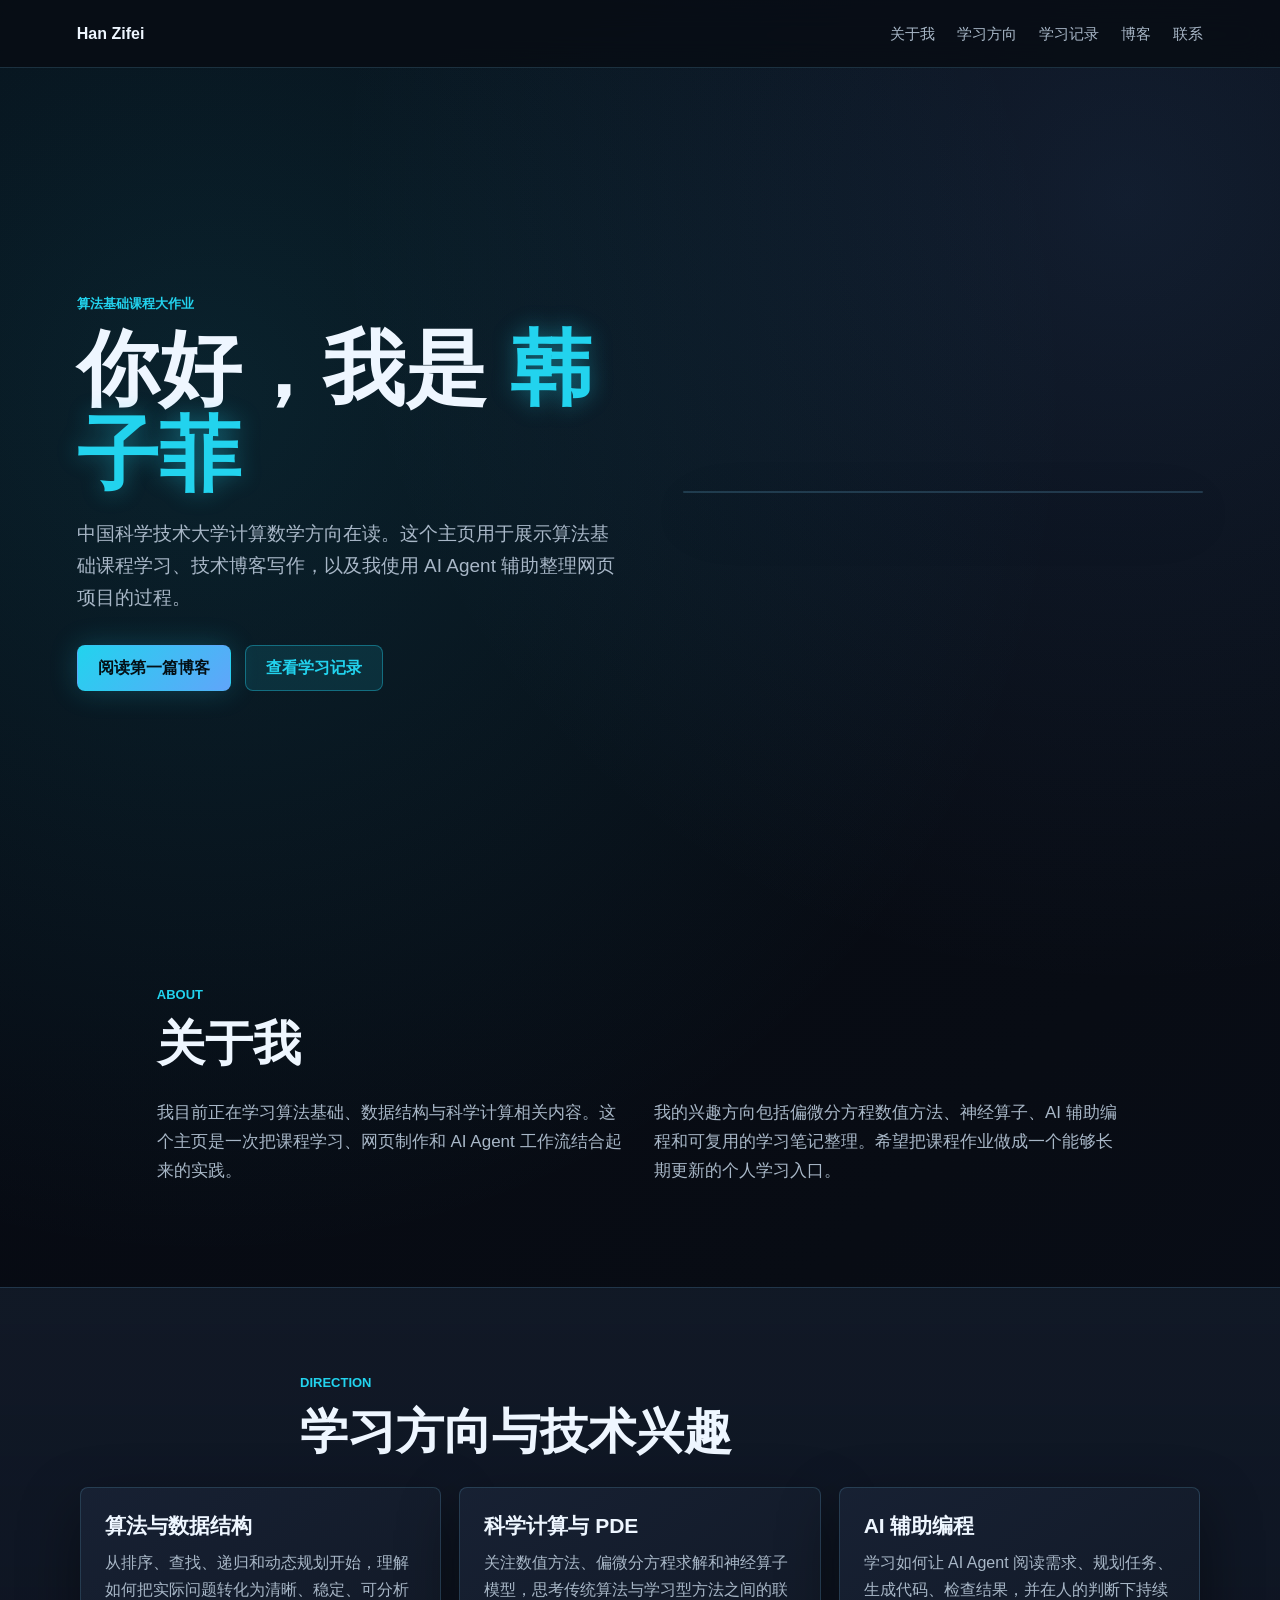
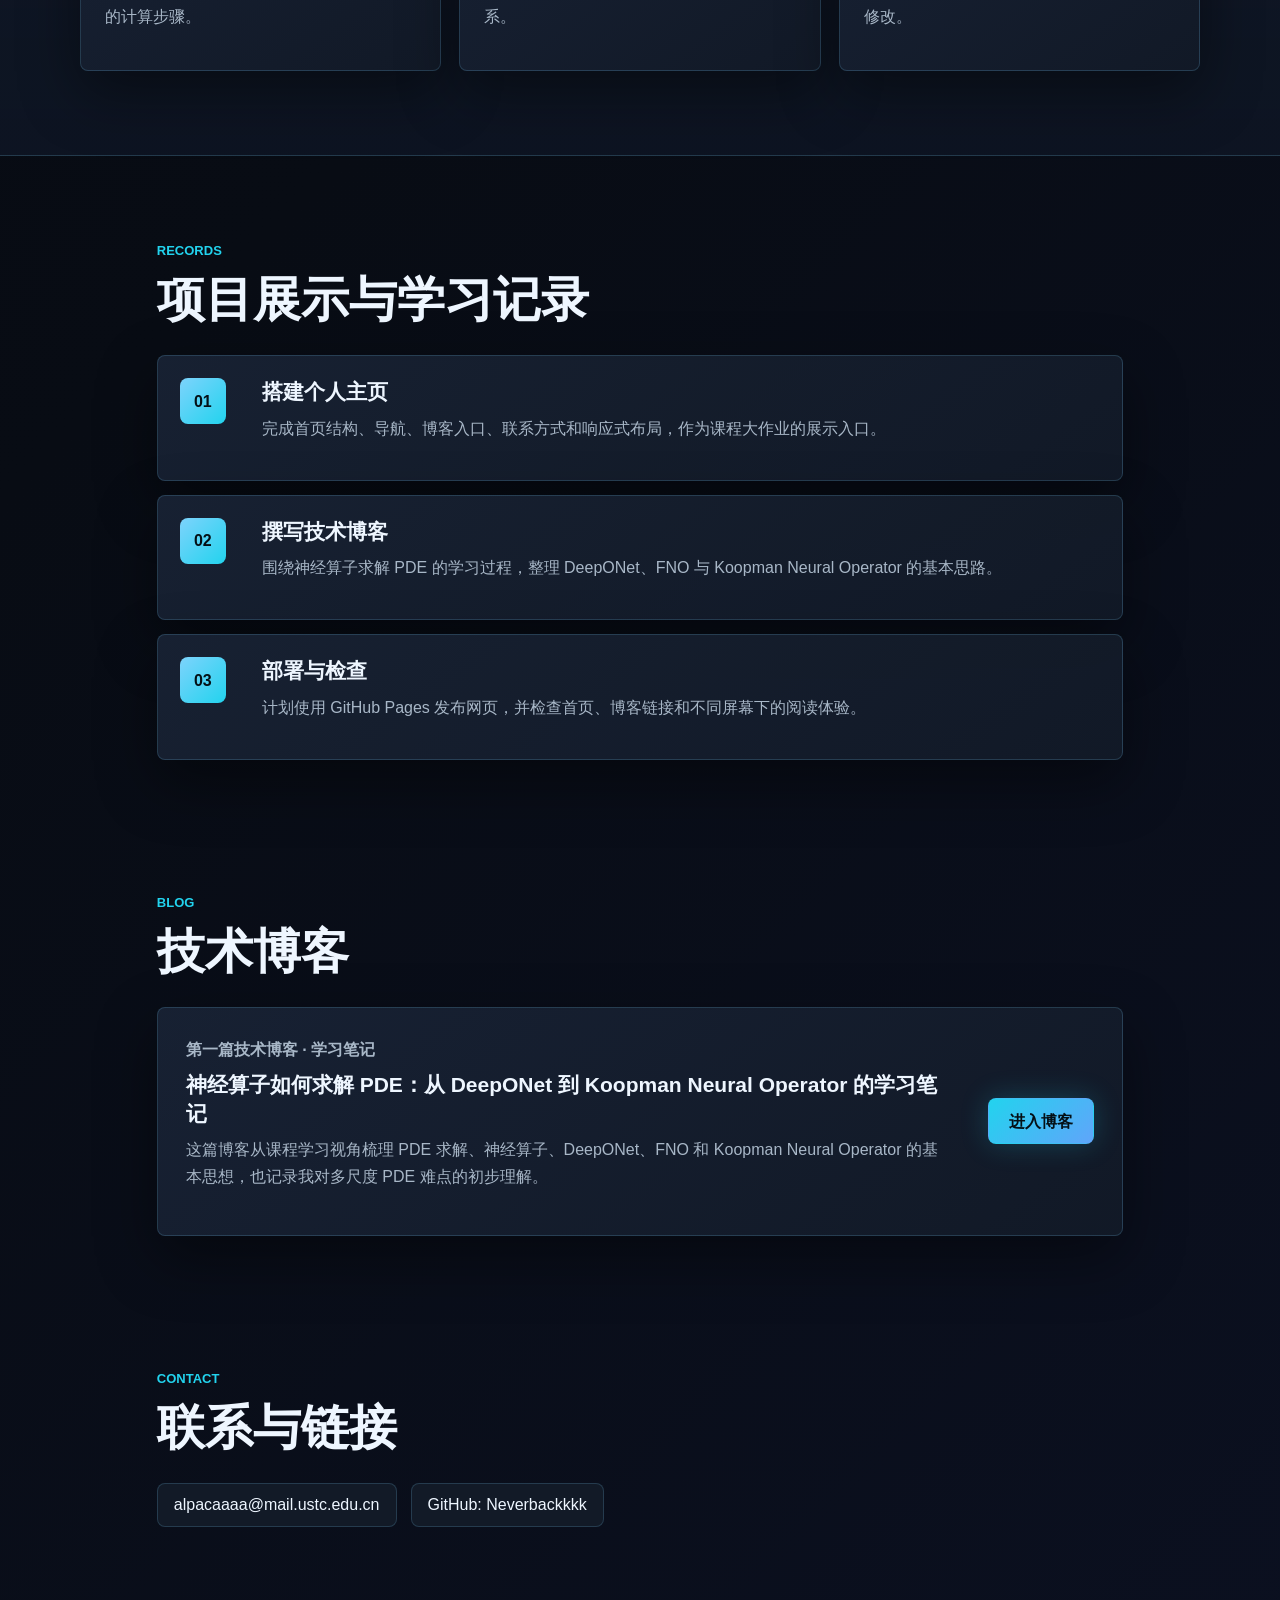
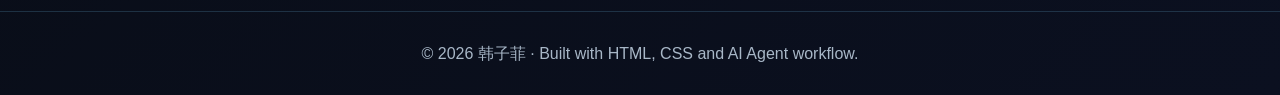
==== index.html @ 3d99294b "Update first blog learning note" ====
<!DOCTYPE html>
<html lang="zh-CN">
<head>
  <meta charset="UTF-8">
  <meta name="viewport" content="width=device-width, initial-scale=1.0">
  <title>韩子菲 | 个人主页</title>
  <meta name="description" content="韩子菲的算法基础课程大作业主页，记录课程学习、技术博客与 AI Agent 辅助开发过程。">
  <meta http-equiv="Cache-Control" content="no-cache, no-store, must-revalidate">
  <meta http-equiv="Pragma" content="no-cache">
  <meta http-equiv="Expires" content="0">
  <link rel="stylesheet" href="style.css?v=20260512-cool-light-2">
</head>
<body>
  <header class="site-header">
    <a class="brand" href="#top" aria-label="返回首页">Han Zifei</a>
    <button class="nav-toggle" type="button" aria-label="打开导航" aria-expanded="false">
      <span></span>
      <span></span>
      <span></span>
    </button>
    <nav class="site-nav" aria-label="主导航">
      <a href="#about">关于我</a>
      <a href="#learning">学习方向</a>
      <a href="#projects">学习记录</a>
      <a href="#blog">博客</a>
      <a href="#contact">联系</a>
    </nav>
  </header>

  <main id="top">
    <section class="hero">
      <div class="hero-copy">
        <p class="eyebrow">算法基础课程大作业</p>
        <h1>你好，我是 <span>韩子菲</span></h1>
        <p class="hero-text">
          中国科学技术大学计算数学方向在读。这个主页用于展示算法基础课程学习、技术博客写作，以及我使用 AI Agent 辅助整理网页项目的过程。
        </p>
        <div class="hero-actions">
          <a class="button primary" href="#blog">阅读第一篇博客</a>
          <a class="button secondary" href="#projects">查看学习记录</a>
        </div>
      </div>
      <figure class="hero-media" aria-label="蓝灰色几何图形组合">
        <div class="geometry-board" aria-hidden="true">
          <span class="geo-plane"></span>
          <span class="geo-axis axis-x"></span>
          <span class="geo-axis axis-y"></span>
          <span class="geo-curve curve-one"></span>
          <span class="geo-curve curve-two"></span>
          <span class="geo-orbit orbit-one"></span>
          <span class="geo-orbit orbit-two"></span>
          <span class="geo-node node-a"></span>
          <span class="geo-node node-b"></span>
          <span class="geo-node node-c"></span>
          <span class="geo-node node-d"></span>
          <div class="geo-card geo-card-main">
            <span></span>
            <span></span>
            <span></span>
          </div>
          <div class="geo-card geo-card-small">
            <span></span>
            <span></span>
            <span></span>
            <span></span>
          </div>
        </div>
      </figure>
    </section>

    <section id="about" class="section">
      <div class="section-heading">
        <p class="eyebrow">About</p>
        <h2>关于我</h2>
      </div>
      <div class="two-column">
        <p>
          我目前正在学习算法基础、数据结构与科学计算相关内容。这个主页是一次把课程学习、网页制作和 AI Agent 工作流结合起来的实践。
        </p>
        <p>
          我的兴趣方向包括偏微分方程数值方法、神经算子、AI 辅助编程和可复用的学习笔记整理。希望把课程作业做成一个能够长期更新的个人学习入口。
        </p>
      </div>
    </section>

    <section id="learning" class="section band">
      <div class="section-heading">
        <p class="eyebrow">Direction</p>
        <h2>学习方向与技术兴趣</h2>
      </div>
      <div class="interest-grid">
        <article class="info-card">
          <h3>算法与数据结构</h3>
          <p>从排序、查找、递归和动态规划开始，理解如何把实际问题转化为清晰、稳定、可分析的计算步骤。</p>
        </article>
        <article class="info-card">
          <h3>科学计算与 PDE</h3>
          <p>关注数值方法、偏微分方程求解和神经算子模型，思考传统算法与学习型方法之间的联系。</p>
        </article>
        <article class="info-card">
          <h3>AI 辅助编程</h3>
          <p>学习如何让 AI Agent 阅读需求、规划任务、生成代码、检查结果，并在人的判断下持续修改。</p>
        </article>
      </div>
    </section>

    <section id="projects" class="section">
      <div class="section-heading">
        <p class="eyebrow">Records</p>
        <h2>项目展示与学习记录</h2>
      </div>
      <div class="timeline">
        <article class="timeline-item">
          <span>01</span>
          <div>
            <h3>搭建个人主页</h3>
            <p>完成首页结构、导航、博客入口、联系方式和响应式布局，作为课程大作业的展示入口。</p>
          </div>
        </article>
        <article class="timeline-item">
          <span>02</span>
          <div>
            <h3>撰写技术博客</h3>
            <p>围绕神经算子求解 PDE 的学习过程，整理 DeepONet、FNO 与 Koopman Neural Operator 的基本思路。</p>
          </div>
        </article>
        <article class="timeline-item">
          <span>03</span>
          <div>
            <h3>部署与检查</h3>
            <p>计划使用 GitHub Pages 发布网页，并检查首页、博客链接和不同屏幕下的阅读体验。</p>
          </div>
        </article>
      </div>
    </section>

    <section id="blog" class="section blog-section">
      <div class="section-heading">
        <p class="eyebrow">Blog</p>
        <h2>技术博客</h2>
      </div>
      <article class="blog-card">
        <div>
          <p class="blog-meta">第一篇技术博客 · 学习笔记</p>
          <h3>神经算子如何求解 PDE：从 DeepONet 到 Koopman Neural Operator 的学习笔记</h3>
          <p>
            这篇博客从课程学习视角梳理 PDE 求解、神经算子、DeepONet、FNO 和 Koopman Neural Operator 的基本思想，也记录我对多尺度 PDE 难点的初步理解。
          </p>
        </div>
        <a class="button primary" href="blog/first-blog.html">进入博客</a>
      </article>
    </section>

    <section id="contact" class="section contact-section">
      <div class="section-heading">
        <p class="eyebrow">Contact</p>
        <h2>联系与链接</h2>
      </div>
      <div class="contact-list">
        <a href="mailto:alpacaaaa@mail.ustc.edu.cn">alpacaaaa@mail.ustc.edu.cn</a>
        <a href="https://github.com/Neverbackkkk">GitHub: Neverbackkkk</a>
      </div>
    </section>
  </main>

  <footer class="site-footer">
    <p>&copy; <span id="year"></span> 韩子菲 · Built with HTML, CSS and AI Agent workflow.</p>
  </footer>

  <script src="script.js"></script>
</body>
</html>
---- style.css ----
:root {
  --bg: #080c14;
  --bg-soft: #0d1422;
  --surface: #121a27;
  --surface-strong: #182234;
  --text: #eef6ff;
  --muted: #a8b7c7;
  --line: rgba(125, 211, 252, 0.18);
  --primary: #22d3ee;
  --primary-dark: #0891b2;
  --accent: #60a5fa;
  --mint: rgba(34, 211, 238, 0.12);
  --gold: #7dd3fc;
  --shadow: 0 22px 60px rgba(0, 0, 0, 0.42);
  --glow: 0 0 28px rgba(34, 211, 238, 0.22);
}

* {
  box-sizing: border-box;
}

html {
  scroll-behavior: smooth;
}

body {
  margin: 0;
  color: var(--text);
  background:
    radial-gradient(circle at 16% 12%, rgba(34, 211, 238, 0.12), transparent 28%),
    radial-gradient(circle at 88% 6%, rgba(96, 165, 250, 0.12), transparent 24%),
    linear-gradient(135deg, #060912 0%, var(--bg) 46%, #0b1020 100%);
  font-family: "Microsoft YaHei", "PingFang SC", Arial, sans-serif;
  line-height: 1.7;
}

a {
  color: inherit;
  transition: color 0.2s ease, border-color 0.2s ease, background 0.2s ease, transform 0.2s ease;
}

img {
  display: block;
  max-width: 100%;
}

.site-header {
  position: sticky;
  top: 0;
  z-index: 20;
  display: flex;
  align-items: center;
  justify-content: space-between;
  min-height: 68px;
  padding: 0 6vw;
  background: rgba(8, 12, 20, 0.84);
  border-bottom: 1px solid var(--line);
  backdrop-filter: blur(16px);
}

.brand {
  color: var(--text);
  font-weight: 800;
  text-decoration: none;
}

.site-nav {
  display: flex;
  align-items: center;
  gap: 22px;
  color: var(--muted);
  font-size: 15px;
}

.site-nav a {
  text-decoration: none;
}

.site-nav a:hover,
.back-link:hover {
  color: var(--primary);
}

.nav-toggle {
  display: none;
  width: 42px;
  height: 42px;
  padding: 9px;
  border: 1px solid var(--line);
  border-radius: 8px;
  background: var(--surface);
  box-shadow: var(--shadow);
}

.nav-toggle span {
  display: block;
  height: 2px;
  margin: 5px 0;
  background: var(--primary);
}

.hero {
  display: grid;
  grid-template-columns: minmax(0, 1fr) minmax(280px, 520px);
  gap: clamp(28px, 5vw, 72px);
  align-items: center;
  min-height: calc(100vh - 68px);
  padding: 64px 6vw 48px;
}

.hero-copy {
  max-width: 720px;
}

.eyebrow {
  margin: 0 0 10px;
  color: var(--primary);
  font-size: 13px;
  font-weight: 800;
  letter-spacing: 0;
  text-transform: uppercase;
}

h1,
h2,
h3,
p {
  margin-top: 0;
}

h1 {
  max-width: 760px;
  margin-bottom: 20px;
  font-size: clamp(42px, 7vw, 82px);
  line-height: 1.05;
  letter-spacing: 0;
}

h1 span {
  color: var(--primary);
  text-shadow: 0 0 22px rgba(34, 211, 238, 0.4);
}

.hero-text {
  max-width: 640px;
  color: var(--muted);
  font-size: 19px;
}

.hero-actions {
  display: flex;
  flex-wrap: wrap;
  gap: 14px;
  margin-top: 30px;
}

.button {
  display: inline-flex;
  align-items: center;
  justify-content: center;
  min-height: 46px;
  padding: 0 20px;
  border: 1px solid transparent;
  border-radius: 8px;
  font-weight: 700;
  text-decoration: none;
}

.button:hover,
.contact-list a:hover {
  transform: translateY(-2px);
}

.button.primary {
  color: #041016;
  background: linear-gradient(135deg, var(--primary), var(--accent));
  box-shadow: var(--glow);
}

.button.primary:hover {
  background: linear-gradient(135deg, #67e8f9, #93c5fd);
}

.button.secondary {
  color: var(--primary);
  background: var(--mint);
  border-color: rgba(34, 211, 238, 0.38);
}

.hero-media {
  margin: 0;
  overflow: hidden;
  border: 1px solid var(--line);
  border-radius: 8px;
  background: linear-gradient(145deg, var(--surface-strong), var(--surface));
  box-shadow: var(--shadow);
}

.hero-media img {
  width: 100%;
  aspect-ratio: 4 / 3;
  object-fit: cover;
}

.section {
  max-width: 1120px;
  margin: 0 auto;
  padding: 84px 6vw;
}

.band {
  max-width: none;
  background:
    linear-gradient(180deg, rgba(18, 26, 39, 0.76), rgba(13, 20, 34, 0.94)),
    var(--bg-soft);
  border-block: 1px solid var(--line);
}

.band > * {
  max-width: 1120px;
  margin-left: auto;
  margin-right: auto;
}

.section-heading {
  max-width: 680px;
  margin-bottom: 28px;
}

.section-heading h2,
.article-header h1 {
  margin-bottom: 12px;
  font-size: clamp(30px, 4vw, 48px);
  line-height: 1.15;
  letter-spacing: 0;
}

.two-column {
  display: grid;
  grid-template-columns: repeat(2, minmax(0, 1fr));
  gap: 28px;
  color: var(--muted);
  font-size: 17px;
}

.interest-grid {
  display: grid;
  grid-template-columns: repeat(3, minmax(0, 1fr));
  gap: 18px;
}

.info-card,
.blog-card,
.timeline-item {
  border: 1px solid var(--line);
  border-radius: 8px;
  background: linear-gradient(145deg, rgba(24, 34, 52, 0.96), rgba(18, 26, 39, 0.96));
  box-shadow: var(--shadow);
}

.info-card:hover,
.blog-card:hover,
.timeline-item:hover {
  border-color: rgba(34, 211, 238, 0.42);
  box-shadow: var(--shadow), var(--glow);
}

.info-card {
  padding: 24px;
}

.info-card h3,
.timeline-item h3,
.blog-card h3 {
  margin-bottom: 8px;
  font-size: 21px;
  line-height: 1.35;
}

.info-card p,
.timeline-item p,
.blog-card p {
  color: var(--muted);
}

.timeline {
  display: grid;
  gap: 14px;
}

.timeline-item {
  display: grid;
  grid-template-columns: 64px minmax(0, 1fr);
  gap: 18px;
  padding: 22px;
}

.timeline-item span {
  display: grid;
  place-items: center;
  width: 46px;
  height: 46px;
  color: #041016;
  border-radius: 8px;
  background: linear-gradient(135deg, var(--gold), var(--primary));
  font-weight: 800;
}

.blog-section {
  padding-top: 48px;
}

.blog-card {
  display: flex;
  align-items: center;
  justify-content: space-between;
  gap: 26px;
  padding: 28px;
}

.blog-card > div {
  max-width: 760px;
}

.blog-meta {
  margin-bottom: 8px;
  color: var(--accent);
  font-weight: 800;
}

.contact-section {
  padding-top: 48px;
}

.contact-list {
  display: flex;
  flex-wrap: wrap;
  gap: 14px;
}

.contact-list a {
  display: inline-flex;
  align-items: center;
  min-height: 44px;
  padding: 0 16px;
  border: 1px solid var(--line);
  border-radius: 8px;
  background: var(--surface);
  text-decoration: none;
}

.article-page {
  max-width: 880px;
  margin: 0 auto;
  padding: 62px 6vw 92px;
}

.back-link {
  color: var(--muted);
  font-weight: 700;
  text-decoration: none;
}

.article-header {
  margin: 32px 0 42px;
  padding-bottom: 28px;
  border-bottom: 1px solid var(--line);
}

.article-summary {
  color: var(--muted);
  font-size: 19px;
}

.article-page section {
  margin-bottom: 36px;
}

.article-page h2 {
  margin-bottom: 12px;
  font-size: 26px;
  line-height: 1.35;
}

.article-page p {
  color: var(--muted);
  font-size: 17px;
}

.article-footer {
  margin-top: 44px;
  padding: 18px 20px;
  border-left: 4px solid var(--primary);
  background: var(--surface);
  box-shadow: var(--shadow);
}

.article-footer p {
  margin: 0;
}

.site-footer {
  padding: 28px 6vw;
  color: var(--muted);
  text-align: center;
  border-top: 1px solid var(--line);
}

.site-footer p {
  margin: 0;
}

@media (max-width: 860px) {
  .site-header {
    padding: 0 20px;
  }

  .nav-toggle {
    display: block;
  }

  .site-nav {
    position: absolute;
    top: 68px;
    right: 20px;
    left: 20px;
    display: none;
    flex-direction: column;
    align-items: stretch;
    gap: 0;
    padding: 10px;
    border: 1px solid var(--line);
    border-radius: 8px;
    background: var(--surface);
    box-shadow: var(--shadow);
  }

  .site-nav.is-open {
    display: flex;
  }

  .site-nav a {
    padding: 12px 10px;
  }

  .hero {
    grid-template-columns: 1fr;
    min-height: auto;
    padding-top: 44px;
  }

  .two-column,
  .interest-grid {
    grid-template-columns: 1fr;
  }

  .blog-card {
    align-items: flex-start;
    flex-direction: column;
  }
}

@media (max-width: 560px) {
  .hero,
  .section,
  .article-page {
    padding-left: 20px;
    padding-right: 20px;
  }

  h1 {
    font-size: 40px;
  }

  .hero-actions,
  .contact-list {
    align-items: stretch;
    flex-direction: column;
  }

  .button,
  .contact-list a {
    width: 100%;
  }

  .timeline-item {
    grid-template-columns: 1fr;
  }
}

@media (max-width: 420px) {
  .site-header {
    min-height: 62px;
  }

  .site-nav {
    top: 62px;
  }

  .hero-text,
  .article-summary {
    font-size: 17px;
  }

  .info-card,
  .blog-card,
  .timeline-item {
    padding: 18px;
  }
}
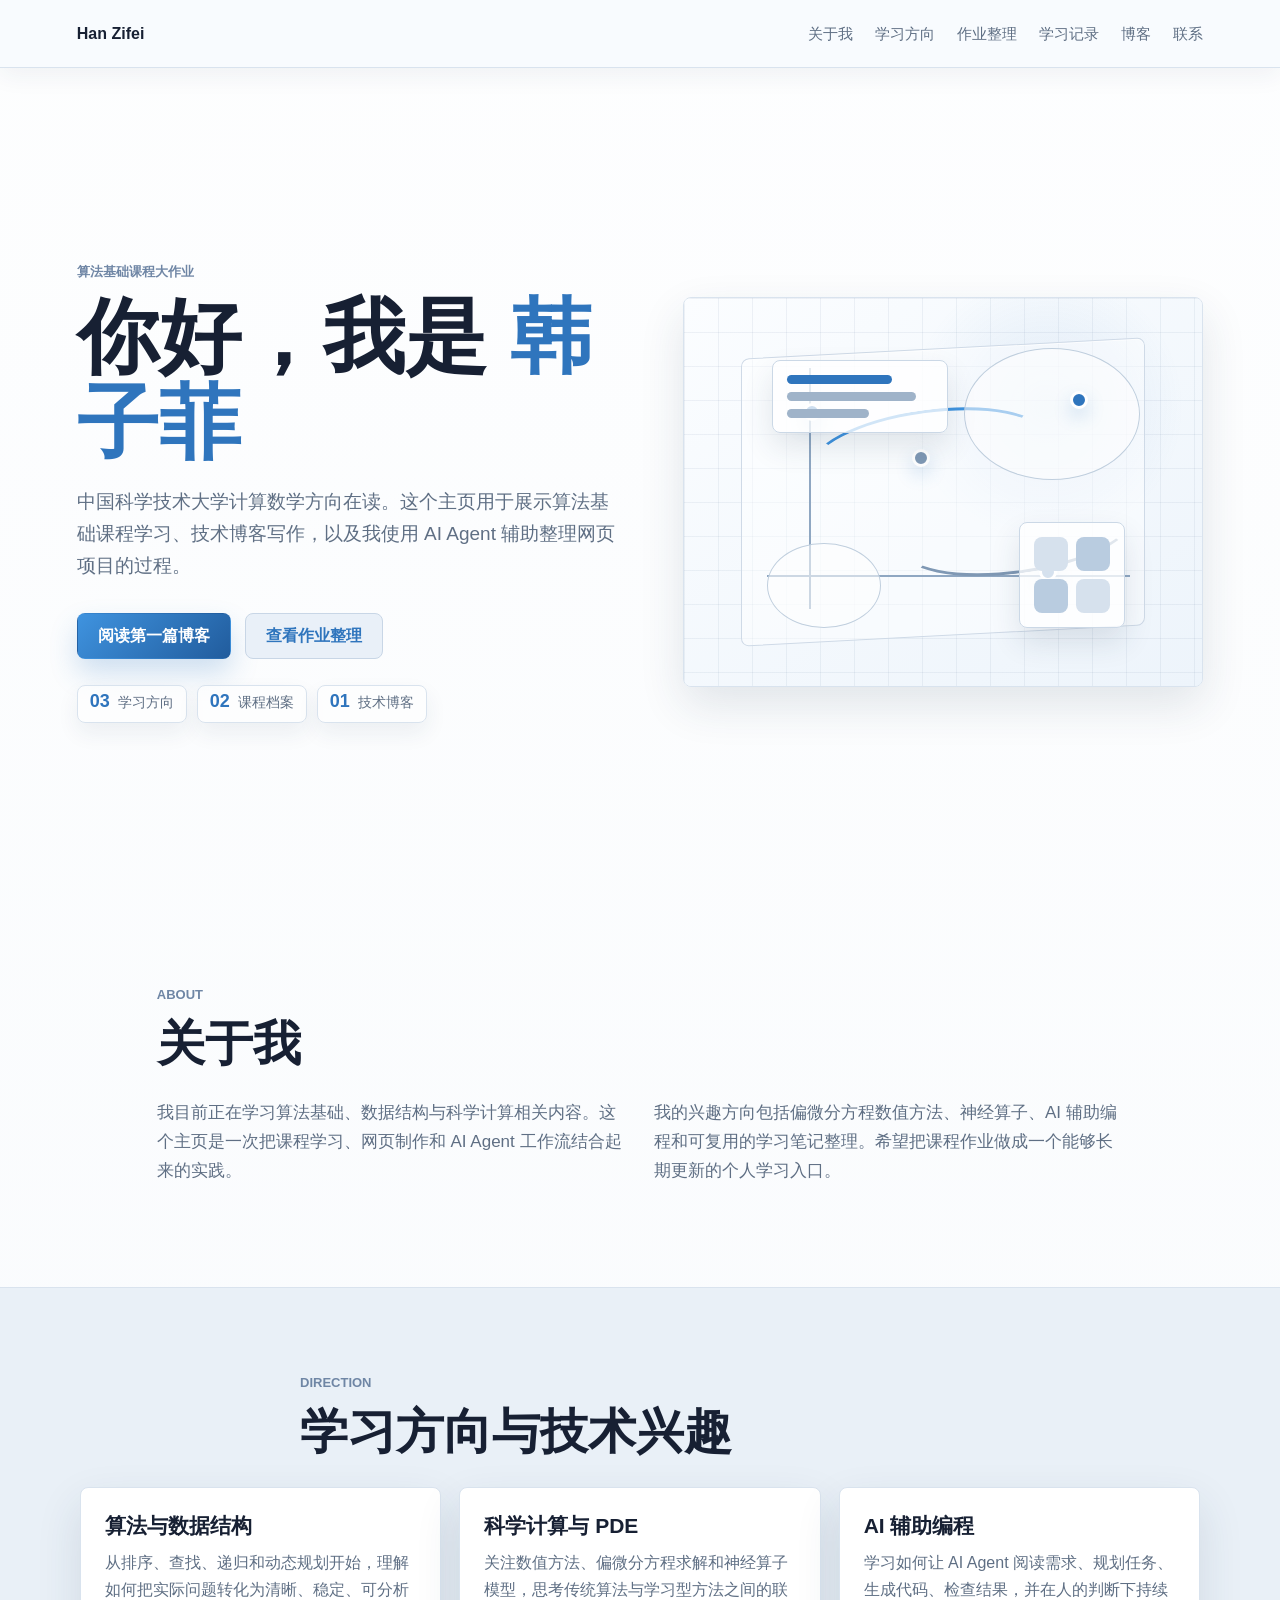
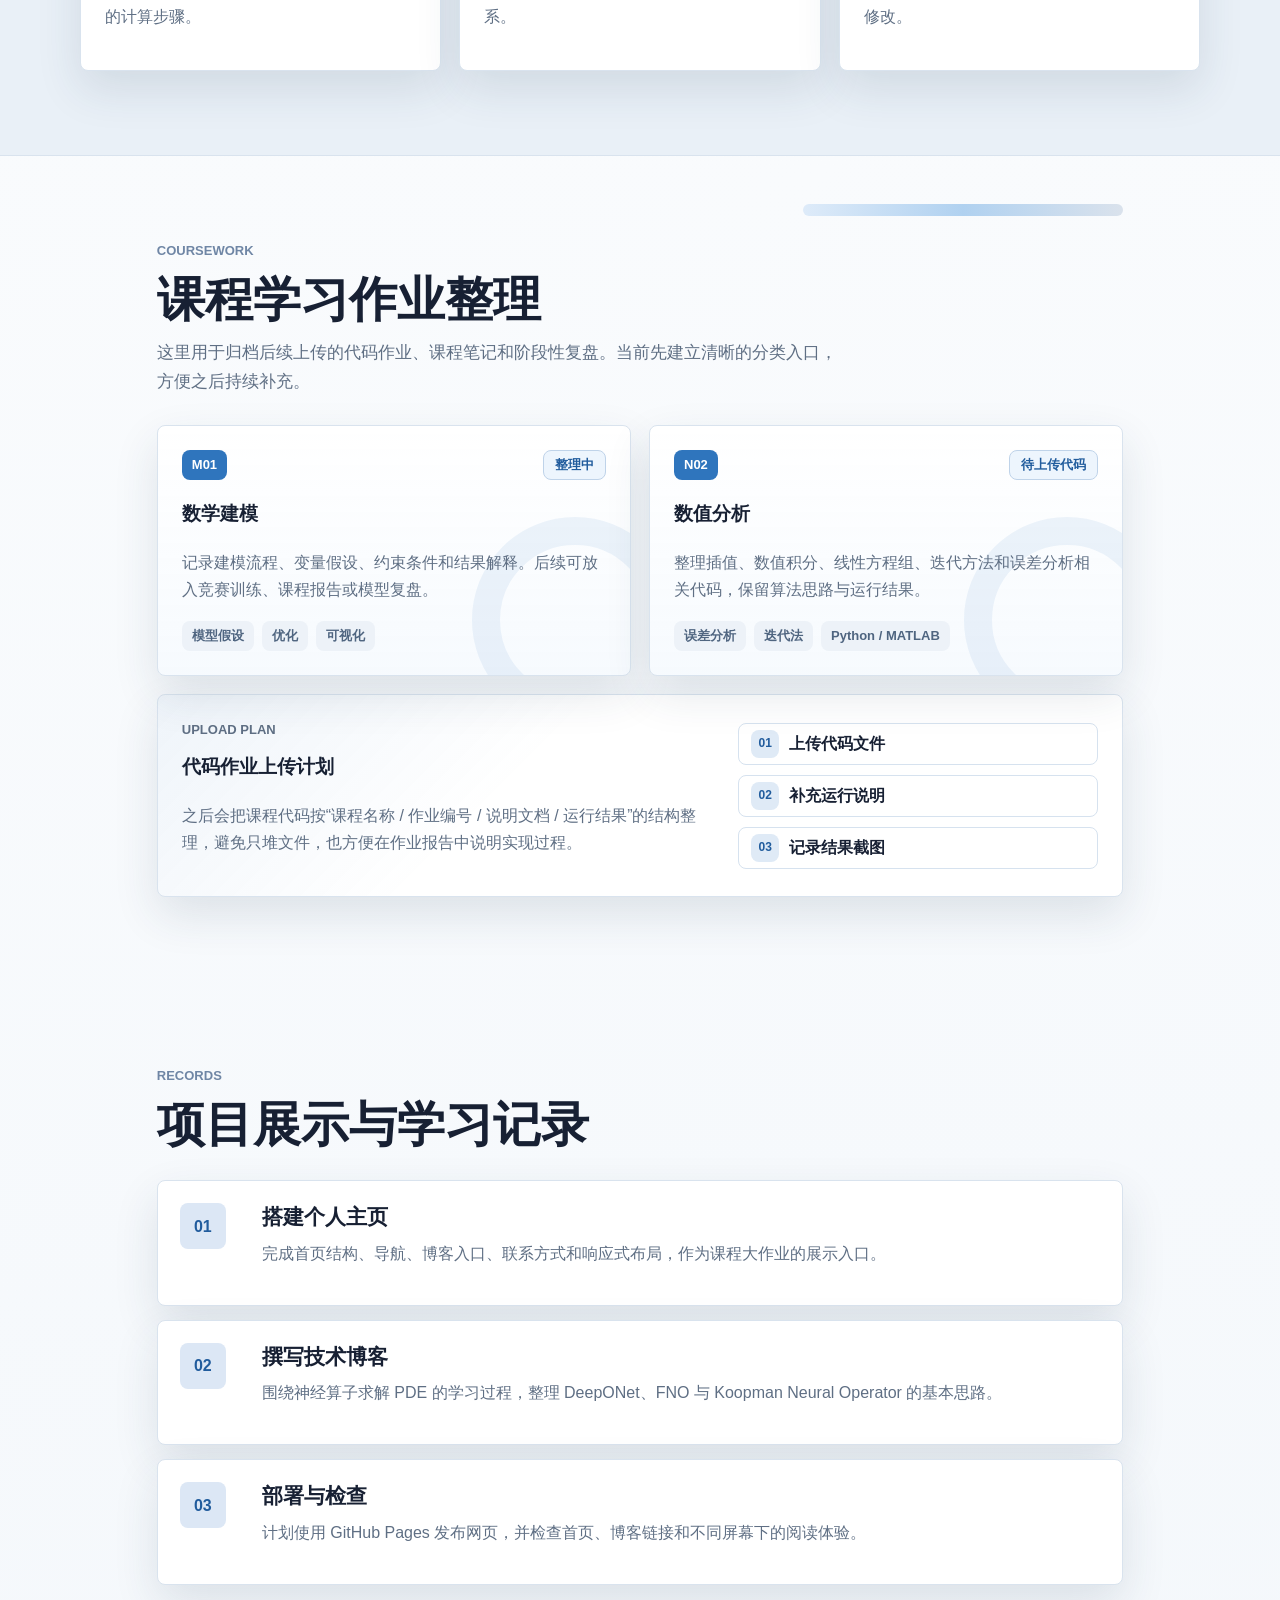
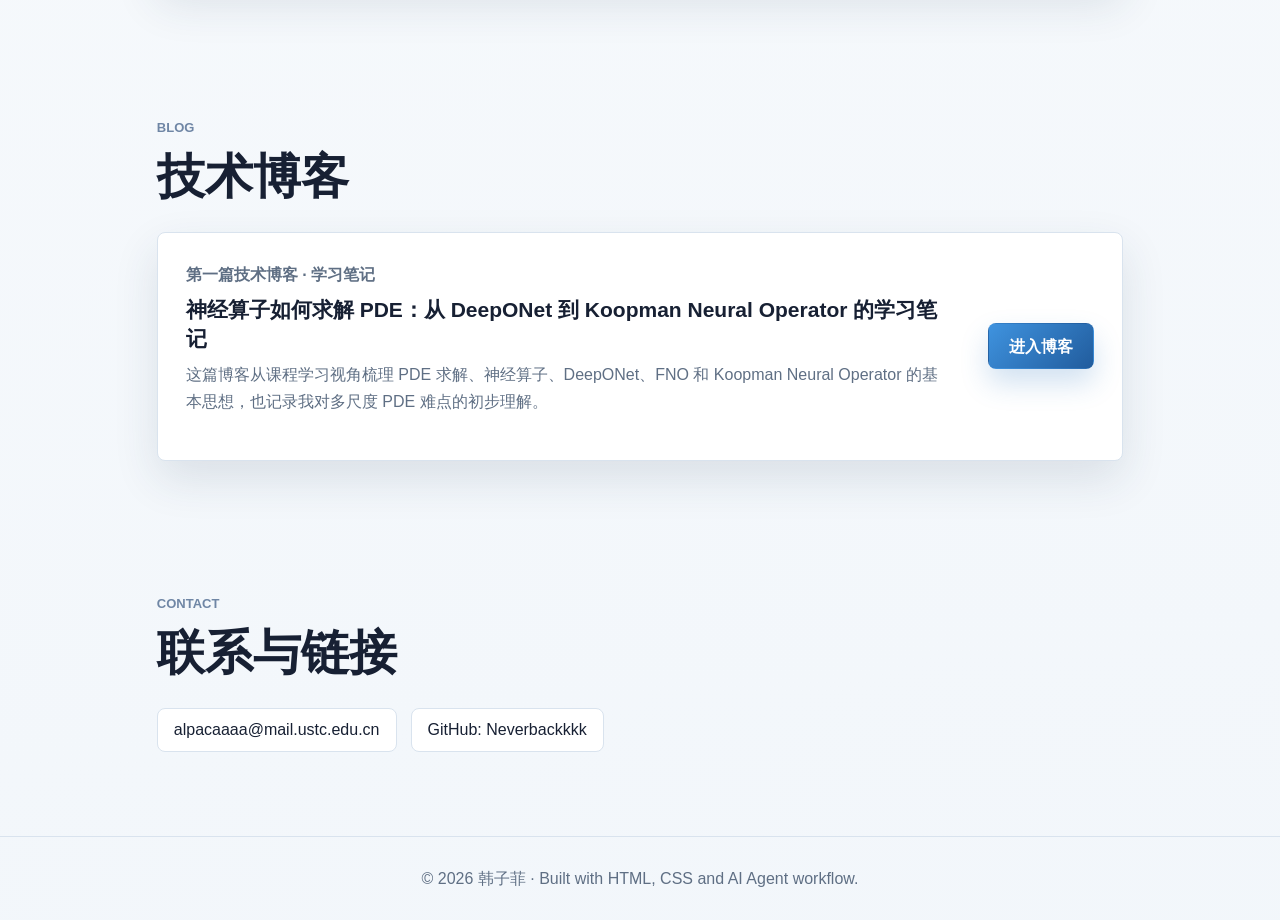
==== commit f6d613dc: "Add coursework archive section" ====
--- a/index.html
+++ b/index.html
@@ -8,7 +8,7 @@
   <meta http-equiv="Cache-Control" content="no-cache, no-store, must-revalidate">
   <meta http-equiv="Pragma" content="no-cache">
   <meta http-equiv="Expires" content="0">
-  <link rel="stylesheet" href="style.css?v=20260512-cool-light-2">
+  <link rel="stylesheet" href="style.css?v=20260512-cool-light-3">
 </head>
 <body>
   <header class="site-header">
@@ -21,6 +21,7 @@
     <nav class="site-nav" aria-label="主导航">
       <a href="#about">关于我</a>
       <a href="#learning">学习方向</a>
+      <a href="#coursework">作业整理</a>
       <a href="#projects">学习记录</a>
       <a href="#blog">博客</a>
       <a href="#contact">联系</a>
@@ -37,7 +38,12 @@
         </p>
         <div class="hero-actions">
           <a class="button primary" href="#blog">阅读第一篇博客</a>
-          <a class="button secondary" href="#projects">查看学习记录</a>
+          <a class="button secondary" href="#coursework">查看作业整理</a>
+        </div>
+        <div class="hero-metrics" aria-label="主页内容概览">
+          <span><strong>03</strong> 学习方向</span>
+          <span><strong>02</strong> 课程档案</span>
+          <span><strong>01</strong> 技术博客</span>
         </div>
       </div>
       <figure class="hero-media" aria-label="蓝灰色几何图形组合">
@@ -104,6 +110,56 @@
       </div>
     </section>
 
+    <section id="coursework" class="section coursework-section">
+      <div class="section-heading">
+        <p class="eyebrow">Coursework</p>
+        <h2>课程学习作业整理</h2>
+        <p class="section-note">
+          这里用于归档后续上传的代码作业、课程笔记和阶段性复盘。当前先建立清晰的分类入口，方便之后持续补充。
+        </p>
+      </div>
+      <div class="course-grid">
+        <article class="course-card">
+          <div class="course-card-top">
+            <span class="course-index">M01</span>
+            <span class="status-pill">整理中</span>
+          </div>
+          <h3>数学建模</h3>
+          <p>记录建模流程、变量假设、约束条件和结果解释。后续可放入竞赛训练、课程报告或模型复盘。</p>
+          <div class="course-tags">
+            <span>模型假设</span>
+            <span>优化</span>
+            <span>可视化</span>
+          </div>
+        </article>
+        <article class="course-card">
+          <div class="course-card-top">
+            <span class="course-index">N02</span>
+            <span class="status-pill">待上传代码</span>
+          </div>
+          <h3>数值分析</h3>
+          <p>整理插值、数值积分、线性方程组、迭代方法和误差分析相关代码，保留算法思路与运行结果。</p>
+          <div class="course-tags">
+            <span>误差分析</span>
+            <span>迭代法</span>
+            <span>Python / MATLAB</span>
+          </div>
+        </article>
+      </div>
+      <div class="archive-panel">
+        <div>
+          <p class="eyebrow">Upload Plan</p>
+          <h3>代码作业上传计划</h3>
+          <p>之后会把课程代码按“课程名称 / 作业编号 / 说明文档 / 运行结果”的结构整理，避免只堆文件，也方便在作业报告中说明实现过程。</p>
+        </div>
+        <ul class="archive-steps">
+          <li><span>01</span> 上传代码文件</li>
+          <li><span>02</span> 补充运行说明</li>
+          <li><span>03</span> 记录结果截图</li>
+        </ul>
+      </div>
+    </section>
+
     <section id="projects" class="section">
       <div class="section-heading">
         <p class="eyebrow">Records</p>
--- a/style.css
+++ b/style.css
@@ -1,18 +1,18 @@
 :root {
-  --bg: #080c14;
-  --bg-soft: #0d1422;
-  --surface: #121a27;
-  --surface-strong: #182234;
-  --text: #eef6ff;
-  --muted: #a8b7c7;
-  --line: rgba(125, 211, 252, 0.18);
-  --primary: #22d3ee;
-  --primary-dark: #0891b2;
-  --accent: #60a5fa;
-  --mint: rgba(34, 211, 238, 0.12);
-  --gold: #7dd3fc;
-  --shadow: 0 22px 60px rgba(0, 0, 0, 0.42);
-  --glow: 0 0 28px rgba(34, 211, 238, 0.22);
+  --bg: #f3f7fb;
+  --bg-soft: #e9f0f7;
+  --surface: #ffffff;
+  --surface-strong: #f8fbfe;
+  --text: #172033;
+  --muted: #5f6f84;
+  --line: #d9e3ee;
+  --primary: #2f75bd;
+  --primary-dark: #215c9d;
+  --accent: #6f86a5;
+  --mint: #e9f0f8;
+  --gold: #dce7f5;
+  --shadow: 0 18px 45px rgba(35, 54, 80, 0.12);
+  --glow: 0 14px 28px rgba(47, 117, 189, 0.22);
 }
 
 * {
@@ -27,9 +27,8 @@
   margin: 0;
   color: var(--text);
   background:
-    radial-gradient(circle at 16% 12%, rgba(34, 211, 238, 0.12), transparent 28%),
-    radial-gradient(circle at 88% 6%, rgba(96, 165, 250, 0.12), transparent 24%),
-    linear-gradient(135deg, #060912 0%, var(--bg) 46%, #0b1020 100%);
+    linear-gradient(180deg, rgba(255, 255, 255, 0.88), rgba(243, 247, 251, 0.94)),
+    linear-gradient(135deg, #eef4fa 0%, var(--bg) 48%, #e6eef7 100%);
   font-family: "Microsoft YaHei", "PingFang SC", Arial, sans-serif;
   line-height: 1.7;
 }
@@ -53,9 +52,10 @@
   justify-content: space-between;
   min-height: 68px;
   padding: 0 6vw;
-  background: rgba(8, 12, 20, 0.84);
+  background: rgba(248, 251, 254, 0.9);
   border-bottom: 1px solid var(--line);
-  backdrop-filter: blur(16px);
+  box-shadow: 0 8px 24px rgba(35, 54, 80, 0.06);
+  backdrop-filter: blur(14px);
 }
 
 .brand {
@@ -96,7 +96,7 @@
   display: block;
   height: 2px;
   margin: 5px 0;
-  background: var(--primary);
+  background: var(--primary-dark);
 }
 
 .hero {
@@ -114,7 +114,7 @@
 
 .eyebrow {
   margin: 0 0 10px;
-  color: var(--primary);
+  color: var(--accent);
   font-size: 13px;
   font-weight: 800;
   letter-spacing: 0;
@@ -138,7 +138,6 @@
 
 h1 span {
   color: var(--primary);
-  text-shadow: 0 0 22px rgba(34, 211, 238, 0.4);
 }
 
 .hero-text {
@@ -152,6 +151,32 @@
   flex-wrap: wrap;
   gap: 14px;
   margin-top: 30px;
+}
+
+.hero-metrics {
+  display: flex;
+  flex-wrap: wrap;
+  gap: 10px;
+  margin-top: 26px;
+}
+
+.hero-metrics span {
+  display: inline-flex;
+  align-items: baseline;
+  gap: 8px;
+  min-height: 38px;
+  padding: 0 12px;
+  color: var(--muted);
+  border: 1px solid var(--line);
+  border-radius: 8px;
+  background: rgba(255, 255, 255, 0.62);
+  box-shadow: 0 10px 22px rgba(35, 54, 80, 0.07);
+  font-size: 14px;
+}
+
+.hero-metrics strong {
+  color: var(--primary);
+  font-size: 18px;
 }
 
 .button {
@@ -172,34 +197,201 @@
 }
 
 .button.primary {
-  color: #041016;
-  background: linear-gradient(135deg, var(--primary), var(--accent));
+  color: #ffffff;
+  background: linear-gradient(135deg, #3f93df, var(--primary-dark));
   box-shadow: var(--glow);
 }
 
 .button.primary:hover {
-  background: linear-gradient(135deg, #67e8f9, #93c5fd);
+  background: linear-gradient(135deg, #57a7ee, #1d5594);
 }
 
 .button.secondary {
   color: var(--primary);
   background: var(--mint);
-  border-color: rgba(34, 211, 238, 0.38);
+  border-color: #c8d6e6;
 }
 
 .hero-media {
+  position: relative;
   margin: 0;
   overflow: hidden;
   border: 1px solid var(--line);
   border-radius: 8px;
-  background: linear-gradient(145deg, var(--surface-strong), var(--surface));
+  background: linear-gradient(145deg, #ffffff, #edf4fb);
   box-shadow: var(--shadow);
 }
 
-.hero-media img {
-  width: 100%;
+.geometry-board {
+  position: relative;
   aspect-ratio: 4 / 3;
-  object-fit: cover;
+  min-height: 300px;
+  background:
+    linear-gradient(rgba(120, 145, 174, 0.11) 1px, transparent 1px),
+    linear-gradient(90deg, rgba(120, 145, 174, 0.11) 1px, transparent 1px),
+    radial-gradient(circle at 70% 28%, rgba(47, 117, 189, 0.11), transparent 30%),
+    linear-gradient(145deg, #fbfdff, #edf4fb);
+  background-size: 34px 34px, 34px 34px, auto, auto;
+}
+
+.geometry-board > * {
+  position: absolute;
+}
+
+.geo-plane {
+  inset: 13% 11%;
+  border: 1px solid #cfdae7;
+  border-radius: 8px;
+  background: rgba(255, 255, 255, 0.42);
+  box-shadow: inset 0 1px 0 rgba(255, 255, 255, 0.72);
+  transform: skewY(-3deg);
+}
+
+.geo-axis {
+  background: #8fa7c2;
+  transform-origin: left center;
+}
+
+.axis-x {
+  left: 16%;
+  right: 14%;
+  bottom: 28%;
+  height: 2px;
+}
+
+.axis-y {
+  left: 24%;
+  top: 18%;
+  bottom: 20%;
+  width: 2px;
+}
+
+.geo-curve {
+  width: 46%;
+  height: 22%;
+  border: 3px solid transparent;
+  border-top-color: #3f93df;
+  border-radius: 50%;
+}
+
+.curve-one {
+  left: 24%;
+  top: 29%;
+  transform: rotate(-8deg);
+}
+
+.curve-two {
+  right: 13%;
+  bottom: 29%;
+  border-top-color: #7f98b4;
+  transform: rotate(172deg);
+}
+
+.geo-orbit {
+  border: 1px solid #c0cfde;
+  border-radius: 50%;
+  background: rgba(255, 255, 255, 0.55);
+}
+
+.orbit-one {
+  width: 34%;
+  height: 34%;
+  right: 12%;
+  top: 13%;
+}
+
+.orbit-two {
+  width: 22%;
+  height: 22%;
+  left: 16%;
+  bottom: 15%;
+}
+
+.geo-node {
+  width: 18px;
+  height: 18px;
+  border: 3px solid #ffffff;
+  border-radius: 50%;
+  background: var(--primary);
+  box-shadow: 0 8px 18px rgba(47, 117, 189, 0.22);
+}
+
+.node-a {
+  left: 23%;
+  top: 27%;
+}
+
+.node-b {
+  left: 44%;
+  top: 39%;
+  background: #7f98b4;
+}
+
+.node-c {
+  right: 22%;
+  top: 24%;
+}
+
+.node-d {
+  right: 28%;
+  bottom: 27%;
+  background: #4f80b7;
+}
+
+.geo-card {
+  display: grid;
+  gap: 8px;
+  padding: 14px;
+  border: 1px solid #cbd8e6;
+  border-radius: 8px;
+  background: rgba(255, 255, 255, 0.76);
+  box-shadow: 0 14px 30px rgba(35, 54, 80, 0.12);
+}
+
+.geo-card span {
+  display: block;
+  border-radius: 999px;
+  background: #9fb3c9;
+}
+
+.geo-card-main {
+  left: 17%;
+  top: 16%;
+  width: 34%;
+}
+
+.geo-card-main span {
+  height: 9px;
+}
+
+.geo-card-main span:nth-child(1) {
+  width: 72%;
+  background: var(--primary);
+}
+
+.geo-card-main span:nth-child(2) {
+  width: 88%;
+}
+
+.geo-card-main span:nth-child(3) {
+  width: 56%;
+}
+
+.geo-card-small {
+  right: 15%;
+  bottom: 15%;
+  grid-template-columns: repeat(2, 34px);
+  grid-template-rows: repeat(2, 34px);
+}
+
+.geo-card-small span {
+  border-radius: 8px;
+  background: #d6e1ed;
+}
+
+.geo-card-small span:nth-child(2),
+.geo-card-small span:nth-child(3) {
+  background: #b9cce0;
 }
 
 .section {
@@ -210,9 +402,7 @@
 
 .band {
   max-width: none;
-  background:
-    linear-gradient(180deg, rgba(18, 26, 39, 0.76), rgba(13, 20, 34, 0.94)),
-    var(--bg-soft);
+  background: var(--bg-soft);
   border-block: 1px solid var(--line);
 }
 
@@ -225,6 +415,11 @@
 .section-heading {
   max-width: 680px;
   margin-bottom: 28px;
+}
+
+.section-note {
+  color: var(--muted);
+  font-size: 17px;
 }
 
 .section-heading h2,
@@ -249,20 +444,183 @@
   gap: 18px;
 }
 
+.coursework-section {
+  position: relative;
+}
+
+.coursework-section::before {
+  content: "";
+  position: absolute;
+  top: 48px;
+  right: 6vw;
+  width: min(320px, 34vw);
+  height: 12px;
+  border-radius: 999px;
+  background: linear-gradient(90deg, #d7e7f8, #9ec7ed, #d2dce8);
+  opacity: 0.8;
+}
+
+.course-grid {
+  display: grid;
+  grid-template-columns: repeat(2, minmax(0, 1fr));
+  gap: 18px;
+}
+
+.course-card {
+  position: relative;
+  overflow: hidden;
+  padding: 24px;
+  border: 1px solid var(--line);
+  border-radius: 8px;
+  background:
+    linear-gradient(180deg, rgba(255, 255, 255, 0.88), rgba(246, 250, 254, 0.94)),
+    var(--surface);
+  box-shadow: var(--shadow);
+}
+
+.course-card::after {
+  content: "";
+  position: absolute;
+  right: -48px;
+  bottom: -48px;
+  width: 150px;
+  height: 150px;
+  border: 28px solid rgba(47, 117, 189, 0.08);
+  border-radius: 50%;
+}
+
+.course-card-top {
+  position: relative;
+  z-index: 1;
+  display: flex;
+  align-items: center;
+  justify-content: space-between;
+  gap: 12px;
+  margin-bottom: 18px;
+}
+
+.course-index,
+.status-pill {
+  display: inline-flex;
+  align-items: center;
+  min-height: 30px;
+  border-radius: 8px;
+  font-size: 13px;
+  font-weight: 800;
+}
+
+.course-index {
+  padding: 0 10px;
+  color: #ffffff;
+  background: var(--primary);
+}
+
+.status-pill {
+  padding: 0 11px;
+  color: var(--primary-dark);
+  border: 1px solid #bfd3e9;
+  background: #edf5fd;
+}
+
+.course-card h3,
+.archive-panel h3 {
+  position: relative;
+  z-index: 1;
+}
+
+.course-card p {
+  position: relative;
+  z-index: 1;
+  color: var(--muted);
+}
+
+.course-tags {
+  position: relative;
+  z-index: 1;
+  display: flex;
+  flex-wrap: wrap;
+  gap: 8px;
+  margin-top: 18px;
+}
+
+.course-tags span {
+  display: inline-flex;
+  align-items: center;
+  min-height: 30px;
+  padding: 0 10px;
+  color: #4f6580;
+  border-radius: 8px;
+  background: #edf2f8;
+  font-size: 13px;
+  font-weight: 700;
+}
+
+.archive-panel {
+  display: grid;
+  grid-template-columns: minmax(0, 1fr) minmax(260px, 360px);
+  gap: 24px;
+  align-items: center;
+  margin-top: 18px;
+  padding: 24px;
+  border: 1px solid var(--line);
+  border-radius: 8px;
+  background:
+    linear-gradient(135deg, rgba(47, 117, 189, 0.08), transparent 38%),
+    #ffffff;
+  box-shadow: var(--shadow);
+}
+
+.archive-panel p {
+  color: var(--muted);
+}
+
+.archive-steps {
+  display: grid;
+  gap: 10px;
+  margin: 0;
+  padding: 0;
+  list-style: none;
+}
+
+.archive-steps li {
+  display: flex;
+  align-items: center;
+  gap: 10px;
+  min-height: 42px;
+  padding: 0 12px;
+  color: var(--text);
+  border: 1px solid #d6e2ef;
+  border-radius: 8px;
+  background: rgba(255, 255, 255, 0.72);
+  font-weight: 700;
+}
+
+.archive-steps span {
+  display: grid;
+  place-items: center;
+  width: 28px;
+  height: 28px;
+  color: var(--primary-dark);
+  border-radius: 8px;
+  background: #dfeaf6;
+  font-size: 12px;
+  font-weight: 800;
+}
+
 .info-card,
 .blog-card,
 .timeline-item {
   border: 1px solid var(--line);
   border-radius: 8px;
-  background: linear-gradient(145deg, rgba(24, 34, 52, 0.96), rgba(18, 26, 39, 0.96));
+  background: var(--surface);
   box-shadow: var(--shadow);
 }
 
 .info-card:hover,
 .blog-card:hover,
 .timeline-item:hover {
-  border-color: rgba(34, 211, 238, 0.42);
-  box-shadow: var(--shadow), var(--glow);
+  border-color: #b8c9dc;
+  box-shadow: 0 22px 48px rgba(35, 54, 80, 0.16);
 }
 
 .info-card {
@@ -300,9 +658,9 @@
   place-items: center;
   width: 46px;
   height: 46px;
-  color: #041016;
-  border-radius: 8px;
-  background: linear-gradient(135deg, var(--gold), var(--primary));
+  color: var(--primary-dark);
+  border-radius: 8px;
+  background: var(--gold);
   font-weight: 800;
 }
 
@@ -324,7 +682,7 @@
 
 .blog-meta {
   margin-bottom: 8px;
-  color: var(--accent);
+  color: var(--primary);
   font-weight: 800;
 }
 
@@ -450,8 +808,14 @@
   }
 
   .two-column,
-  .interest-grid {
+  .interest-grid,
+  .course-grid,
+  .archive-panel {
     grid-template-columns: 1fr;
+  }
+
+  .coursework-section::before {
+    display: none;
   }
 
   .blog-card {
@@ -473,12 +837,14 @@
   }
 
   .hero-actions,
+  .hero-metrics,
   .contact-list {
     align-items: stretch;
     flex-direction: column;
   }
 
   .button,
+  .hero-metrics span,
   .contact-list a {
     width: 100%;
   }
@@ -508,3 +874,357 @@
     padding: 18px;
   }
 }
+
+.note-article {
+  max-width: 980px;
+}
+
+.note-hero {
+  display: grid;
+  grid-template-columns: minmax(0, 1fr) 280px;
+  gap: 28px;
+  align-items: end;
+}
+
+.note-hero > *,
+.note-section,
+.formula-card,
+.operator-diagram,
+.flow-diagram {
+  min-width: 0;
+}
+
+.note-article h1 {
+  max-width: 100%;
+  overflow-wrap: anywhere;
+  word-break: normal;
+}
+
+.note-article {
+  overflow-x: hidden;
+}
+
+.note-article p,
+.note-article h2,
+.note-article h3,
+.note-overview strong,
+.note-toc a {
+  overflow-wrap: anywhere;
+}
+
+.note-overview,
+.formula-card,
+.note-toc,
+.operator-diagram,
+.flow-diagram,
+.compare-grid > div,
+.insight-grid > div,
+.note-quote {
+  border: 1px solid var(--line);
+  border-radius: 8px;
+  background: var(--surface);
+  box-shadow: 0 14px 34px rgba(35, 54, 80, 0.09);
+}
+
+.note-overview {
+  padding: 20px;
+  border-top: 4px solid var(--primary);
+  background: linear-gradient(180deg, #ffffff, #f3f8fd);
+}
+
+.note-overview span,
+.formula-label {
+  display: block;
+  margin-bottom: 8px;
+  color: var(--accent);
+  font-size: 13px;
+  font-weight: 800;
+}
+
+.note-overview strong {
+  display: block;
+  margin-bottom: 10px;
+  color: var(--text);
+  font-size: 20px;
+  line-height: 1.35;
+}
+
+.note-overview p,
+.formula-card p,
+.operator-diagram figcaption {
+  margin: 0;
+  font-size: 15px;
+}
+
+.note-toc {
+  position: sticky;
+  top: 82px;
+  z-index: 10;
+  display: flex;
+  flex-wrap: wrap;
+  gap: 10px;
+  margin: -12px 0 42px;
+  padding: 12px;
+  background: rgba(255, 255, 255, 0.9);
+  backdrop-filter: blur(12px);
+}
+
+.note-toc a {
+  padding: 7px 10px;
+  color: var(--primary-dark);
+  border: 1px solid #cfdae7;
+  border-radius: 8px;
+  background: #f7fbff;
+  font-size: 14px;
+  font-weight: 700;
+  text-decoration: none;
+}
+
+.note-toc a:hover {
+  color: #ffffff;
+  background: var(--primary);
+  border-color: var(--primary);
+}
+
+.note-section {
+  position: relative;
+  margin-bottom: 44px;
+  padding-left: 30px;
+  border-left: 2px solid #d6e2ef;
+}
+
+.section-kicker {
+  position: absolute;
+  left: -18px;
+  top: 2px;
+  display: grid;
+  place-items: center;
+  width: 36px;
+  height: 36px;
+  color: #ffffff;
+  border-radius: 8px;
+  background: var(--primary);
+  box-shadow: var(--glow);
+  font-size: 13px;
+  font-weight: 800;
+}
+
+.note-section h2 {
+  padding-top: 3px;
+}
+
+.formula-card {
+  margin: 22px 0;
+  padding: 20px;
+  background: linear-gradient(135deg, #f9fcff, #edf5fd);
+}
+
+.formula {
+  color: var(--text);
+  font-family: Georgia, "Times New Roman", serif;
+  font-size: clamp(27px, 5vw, 42px);
+  line-height: 1.25;
+}
+
+.formula.small {
+  font-size: 22px;
+}
+
+.split-formula,
+.compare-grid,
+.insight-grid {
+  display: grid;
+  gap: 14px;
+}
+
+.split-formula {
+  grid-template-columns: repeat(3, minmax(0, 1fr));
+}
+
+.compare-grid {
+  grid-template-columns: repeat(3, minmax(0, 1fr));
+  margin: 22px 0;
+}
+
+.compare-grid > div,
+.insight-grid > div {
+  padding: 20px;
+}
+
+.compare-grid h3 {
+  margin-bottom: 8px;
+  color: var(--text);
+  font-size: 18px;
+}
+
+.compare-grid p,
+.insight-grid p {
+  margin-bottom: 0;
+  font-size: 15px;
+}
+
+.operator-diagram {
+  margin: 24px 0;
+  padding: 18px;
+  overflow: hidden;
+  background:
+    linear-gradient(rgba(120, 145, 174, 0.08) 1px, transparent 1px),
+    linear-gradient(90deg, rgba(120, 145, 174, 0.08) 1px, transparent 1px),
+    #fbfdff;
+  background-size: 24px 24px;
+}
+
+.operator-diagram svg {
+  display: block;
+  width: 100%;
+  height: auto;
+}
+
+.operator-diagram rect {
+  fill: #ffffff;
+  stroke: #cbd8e6;
+  stroke-width: 2;
+}
+
+.operator-diagram .operator-box {
+  fill: #eaf4ff;
+  stroke: var(--primary);
+}
+
+.operator-diagram line {
+  stroke: var(--primary);
+  stroke-width: 3;
+}
+
+.operator-diagram marker path {
+  fill: var(--primary);
+}
+
+.operator-diagram text {
+  fill: var(--muted);
+  font-size: 20px;
+  font-weight: 700;
+  text-anchor: middle;
+}
+
+.operator-diagram .operator-text {
+  fill: var(--primary-dark);
+  font-size: 34px;
+  font-weight: 800;
+}
+
+.operator-diagram .wave {
+  fill: none;
+  stroke: var(--primary);
+  stroke-width: 5;
+  stroke-linecap: round;
+}
+
+.operator-diagram .wave.output {
+  stroke: var(--accent);
+}
+
+.flow-diagram {
+  display: grid;
+  grid-template-columns: 1fr auto 1fr auto 1fr;
+  gap: 12px;
+  align-items: center;
+  margin: 22px 0;
+  padding: 18px;
+  background: #fbfdff;
+}
+
+.flow-diagram div {
+  display: grid;
+  place-items: center;
+  min-height: 76px;
+  padding: 12px;
+  color: var(--text);
+  border: 1px solid #cbd8e6;
+  border-radius: 8px;
+  background: #f2f7fc;
+  font-weight: 800;
+  text-align: center;
+}
+
+.flow-diagram span {
+  color: var(--primary);
+  font-size: 14px;
+  font-weight: 800;
+  text-align: center;
+}
+
+.insight-grid {
+  grid-template-columns: repeat(3, minmax(0, 1fr));
+  margin: 22px 0;
+}
+
+.insight-grid strong {
+  display: block;
+  margin-bottom: 8px;
+  color: var(--primary-dark);
+  font-size: 18px;
+}
+
+.note-quote {
+  margin: 24px 0;
+  padding: 20px 22px;
+  color: var(--text);
+  border-left: 4px solid var(--primary);
+  font-size: 20px;
+  line-height: 1.7;
+}
+
+@media (max-width: 860px) {
+  .article-header.note-hero {
+    display: block;
+  }
+
+  .note-overview {
+    margin-top: 22px;
+  }
+
+  .note-hero,
+  .split-formula,
+  .compare-grid,
+  .insight-grid {
+    grid-template-columns: 1fr;
+  }
+
+  .note-toc {
+    position: static;
+  }
+
+  .flow-diagram {
+    grid-template-columns: 1fr;
+  }
+
+  .flow-diagram span::after {
+    content: " ↓";
+  }
+}
+
+@media (max-width: 560px) {
+  .note-article h1 {
+    font-size: 34px;
+    line-height: 1.12;
+  }
+
+  .note-section {
+    padding-left: 22px;
+  }
+
+  .section-kicker {
+    left: -15px;
+    width: 30px;
+    height: 30px;
+  }
+
+  .note-toc a {
+    width: 100%;
+  }
+
+  .operator-diagram {
+    padding: 10px;
+  }
+}
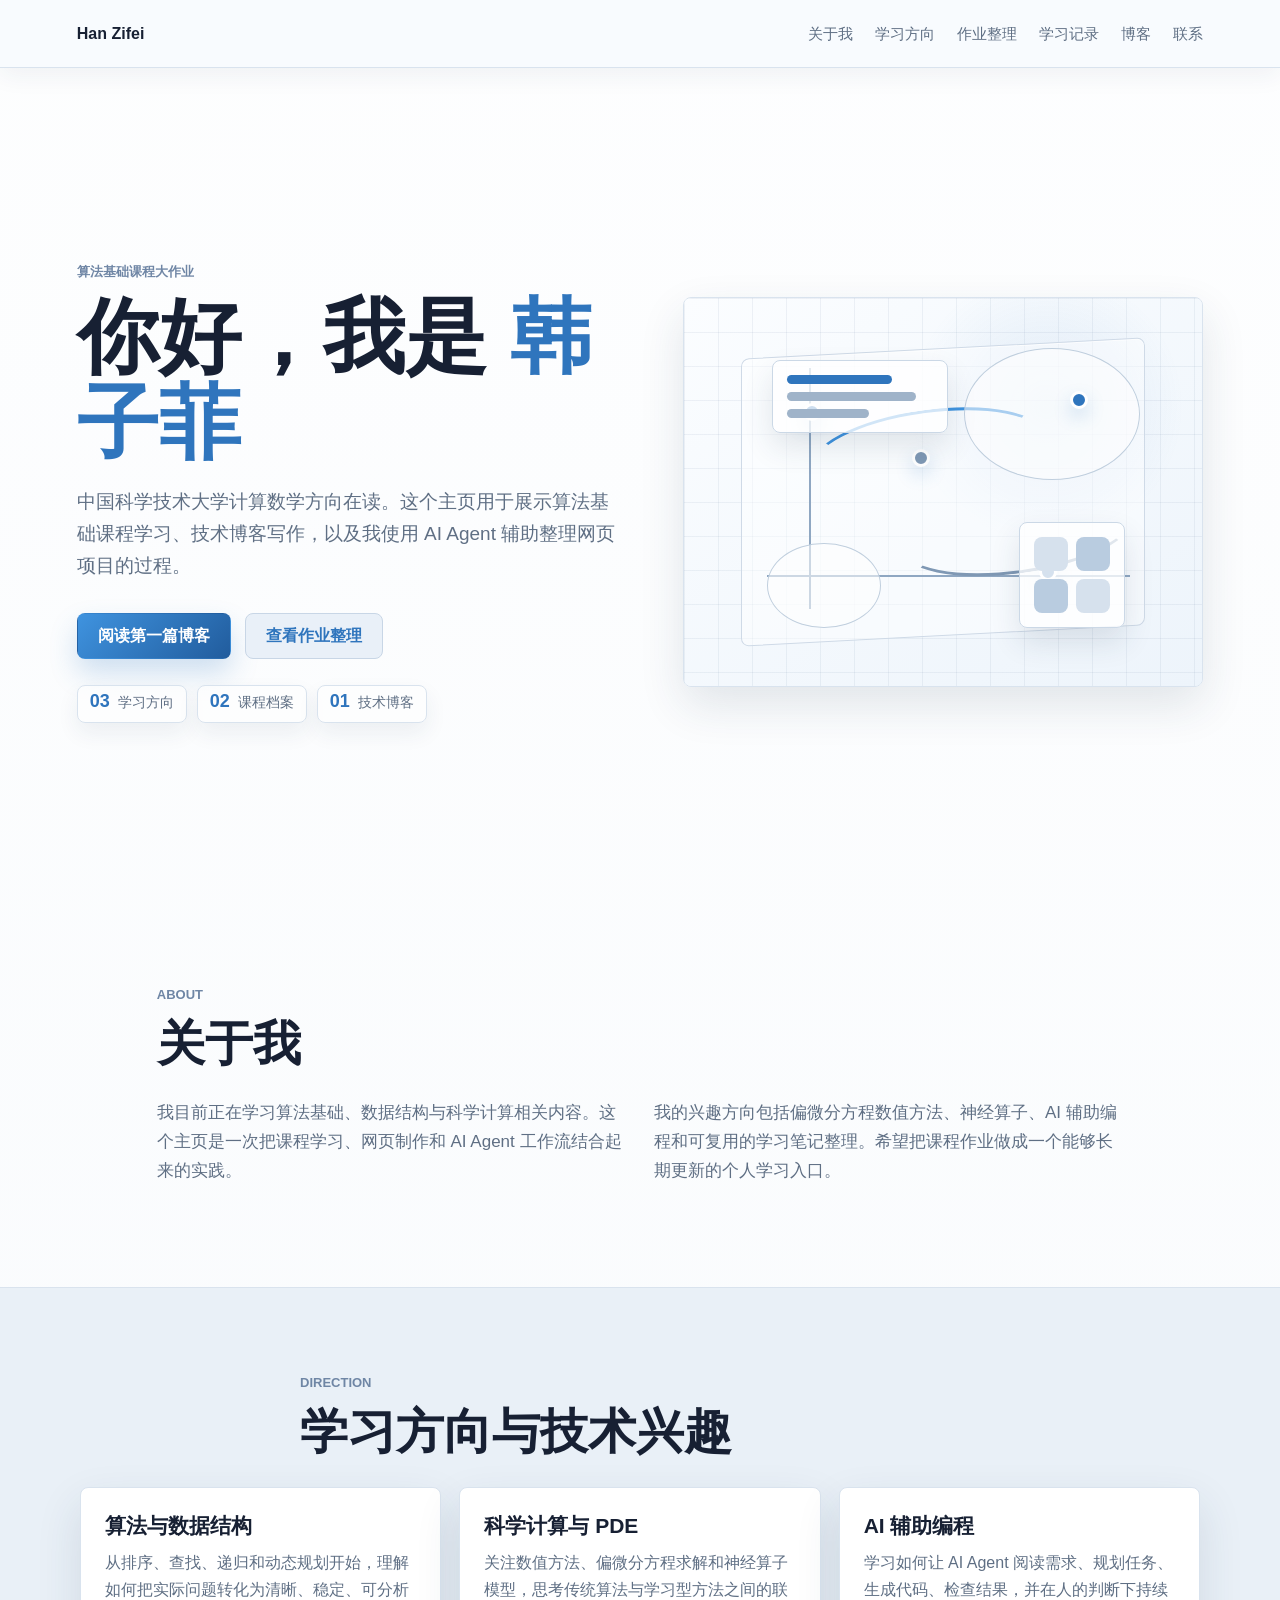
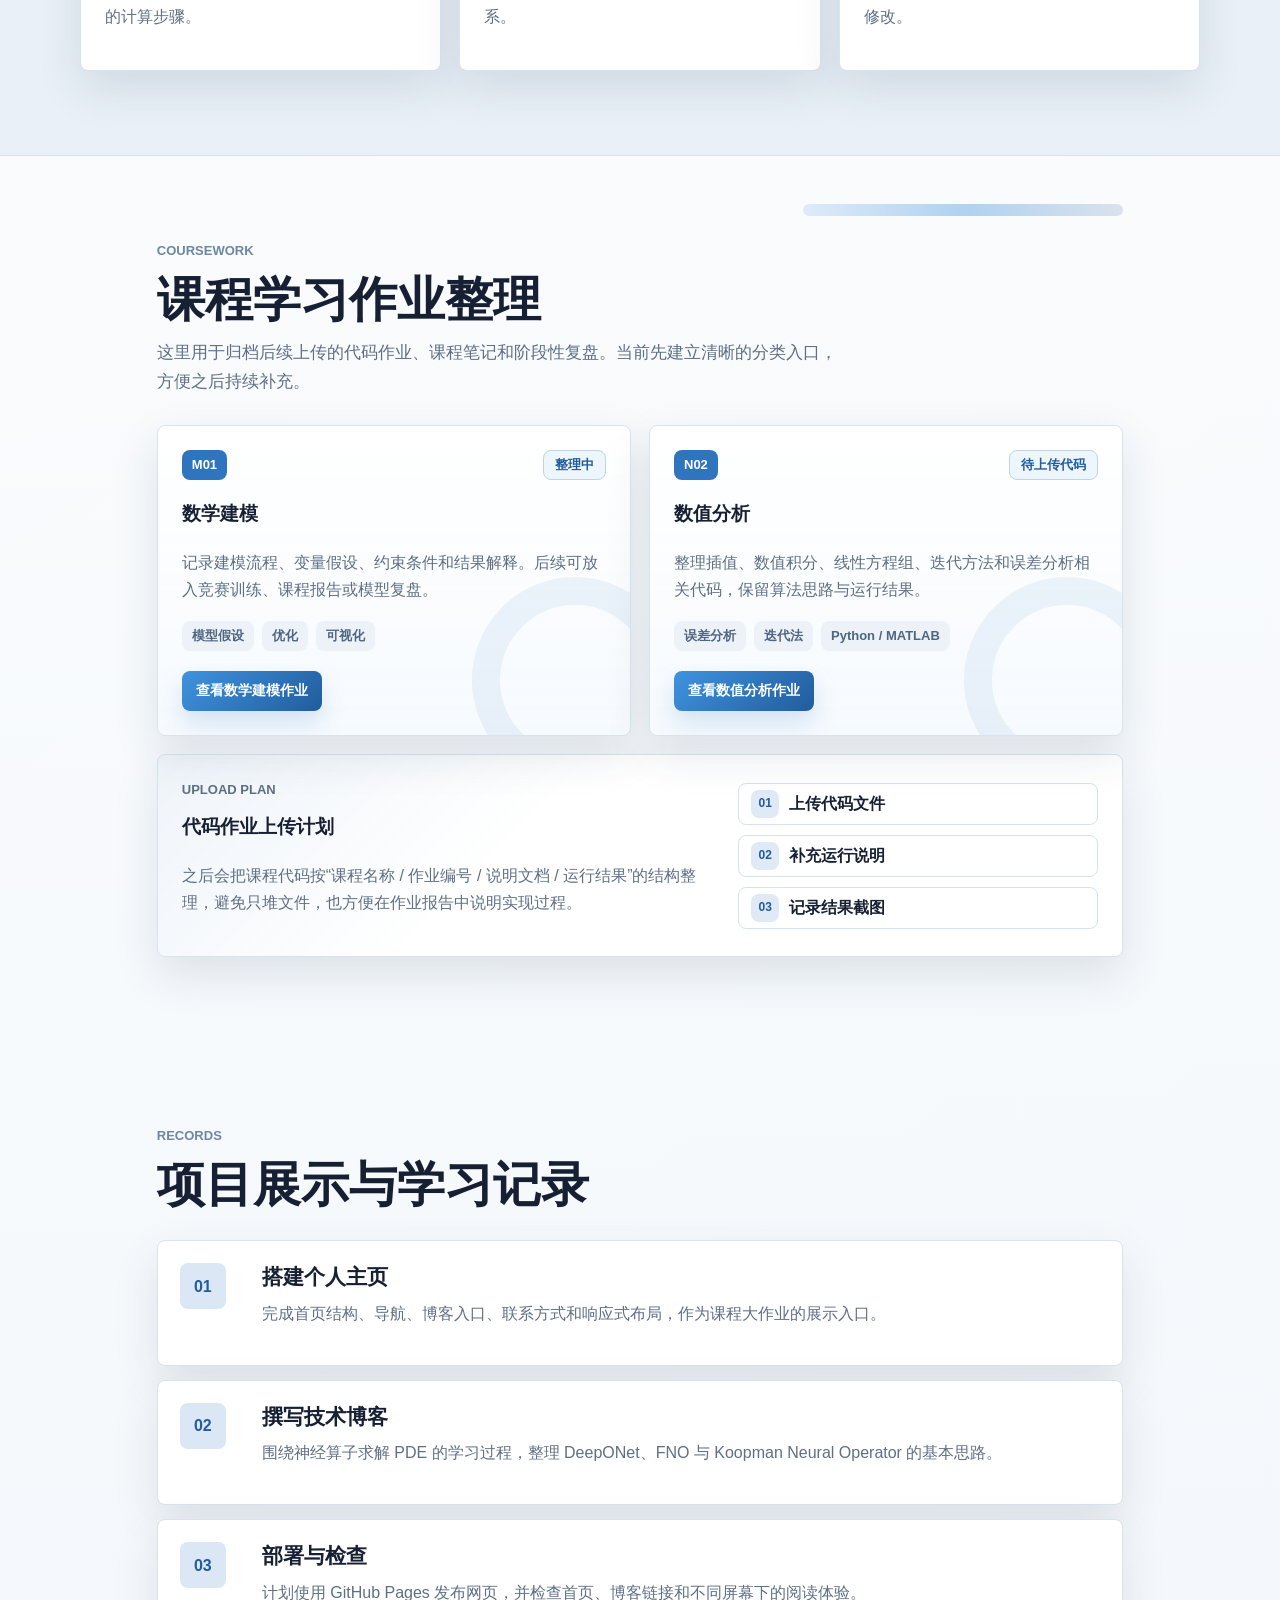
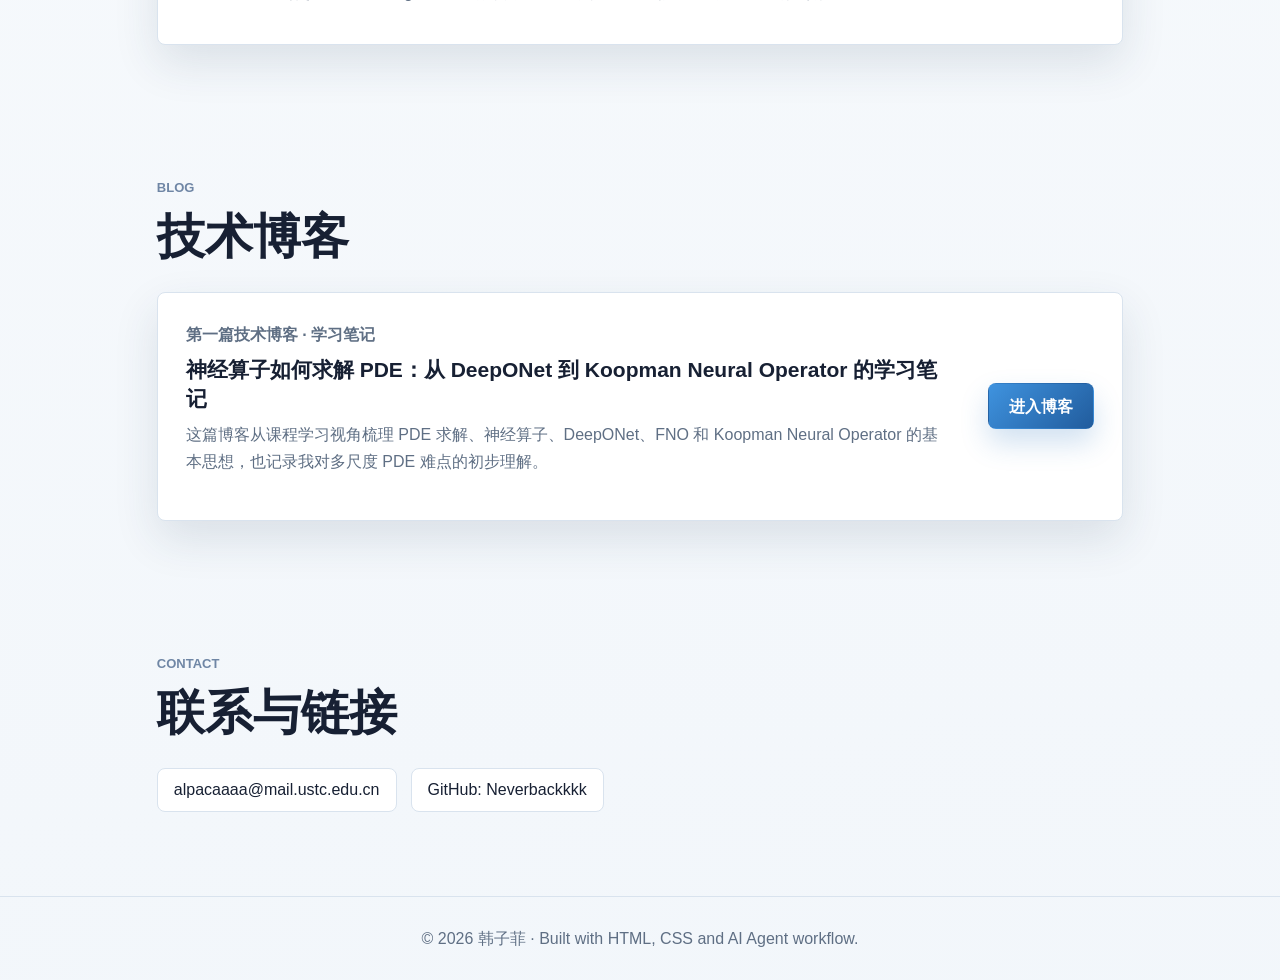
==== commit 83cd7cf1: "Add coursework archive downloads" ====
--- a/index.html
+++ b/index.html
@@ -8,7 +8,7 @@
   <meta http-equiv="Cache-Control" content="no-cache, no-store, must-revalidate">
   <meta http-equiv="Pragma" content="no-cache">
   <meta http-equiv="Expires" content="0">
-  <link rel="stylesheet" href="style.css?v=20260512-cool-light-3">
+  <link rel="stylesheet" href="style.css?v=20260512-cool-light-4">
 </head>
 <body>
   <header class="site-header">
@@ -131,6 +131,7 @@
             <span>优化</span>
             <span>可视化</span>
           </div>
+          <a class="course-link" href="coursework.html#mathematical-modeling">查看数学建模作业</a>
         </article>
         <article class="course-card">
           <div class="course-card-top">
@@ -144,6 +145,7 @@
             <span>迭代法</span>
             <span>Python / MATLAB</span>
           </div>
+          <a class="course-link" href="coursework.html#numerical-analysis">查看数值分析作业</a>
         </article>
       </div>
       <div class="archive-panel">
--- a/style.css
+++ b/style.css
@@ -555,6 +555,27 @@
   font-weight: 700;
 }
 
+.course-link {
+  position: relative;
+  z-index: 1;
+  display: inline-flex;
+  align-items: center;
+  min-height: 40px;
+  margin-top: 20px;
+  padding: 0 14px;
+  color: #ffffff;
+  border-radius: 8px;
+  background: linear-gradient(135deg, #3f93df, var(--primary-dark));
+  box-shadow: 0 12px 24px rgba(47, 117, 189, 0.18);
+  font-size: 14px;
+  font-weight: 800;
+  text-decoration: none;
+}
+
+.course-link:hover {
+  transform: translateY(-2px);
+}
+
 .archive-panel {
   display: grid;
   grid-template-columns: minmax(0, 1fr) minmax(260px, 360px);
@@ -755,6 +776,67 @@
 
 .article-footer p {
   margin: 0;
+}
+
+.assignment-page {
+  max-width: 1040px;
+}
+
+.assignment-section {
+  margin-bottom: 54px;
+}
+
+.assignment-list {
+  display: grid;
+  gap: 12px;
+}
+
+.assignment-list.compact {
+  grid-template-columns: repeat(2, minmax(0, 1fr));
+}
+
+.assignment-item {
+  display: grid;
+  grid-template-columns: 76px minmax(0, 1fr) auto;
+  gap: 14px;
+  align-items: center;
+  min-height: 72px;
+  padding: 14px 16px;
+  border: 1px solid var(--line);
+  border-radius: 8px;
+  background:
+    linear-gradient(90deg, rgba(47, 117, 189, 0.08), transparent 42%),
+    var(--surface);
+  box-shadow: 0 12px 28px rgba(35, 54, 80, 0.08);
+  text-decoration: none;
+}
+
+.assignment-item:hover {
+  border-color: #b8c9dc;
+  box-shadow: 0 18px 38px rgba(35, 54, 80, 0.14);
+  transform: translateY(-2px);
+}
+
+.assignment-item span {
+  display: grid;
+  place-items: center;
+  min-height: 42px;
+  color: var(--primary-dark);
+  border-radius: 8px;
+  background: #dfeaf6;
+  font-weight: 900;
+}
+
+.assignment-item strong {
+  color: var(--text);
+  font-size: 16px;
+}
+
+.assignment-item em {
+  color: var(--muted);
+  font-style: normal;
+  font-size: 14px;
+  white-space: nowrap;
 }
 
 .site-footer {
@@ -1187,7 +1269,8 @@
   .note-hero,
   .split-formula,
   .compare-grid,
-  .insight-grid {
+  .insight-grid,
+  .assignment-list.compact {
     grid-template-columns: 1fr;
   }
 
@@ -1227,4 +1310,13 @@
   .operator-diagram {
     padding: 10px;
   }
-}
+
+  .assignment-item {
+    grid-template-columns: 1fr;
+    gap: 8px;
+  }
+
+  .assignment-item span {
+    width: 76px;
+  }
+}
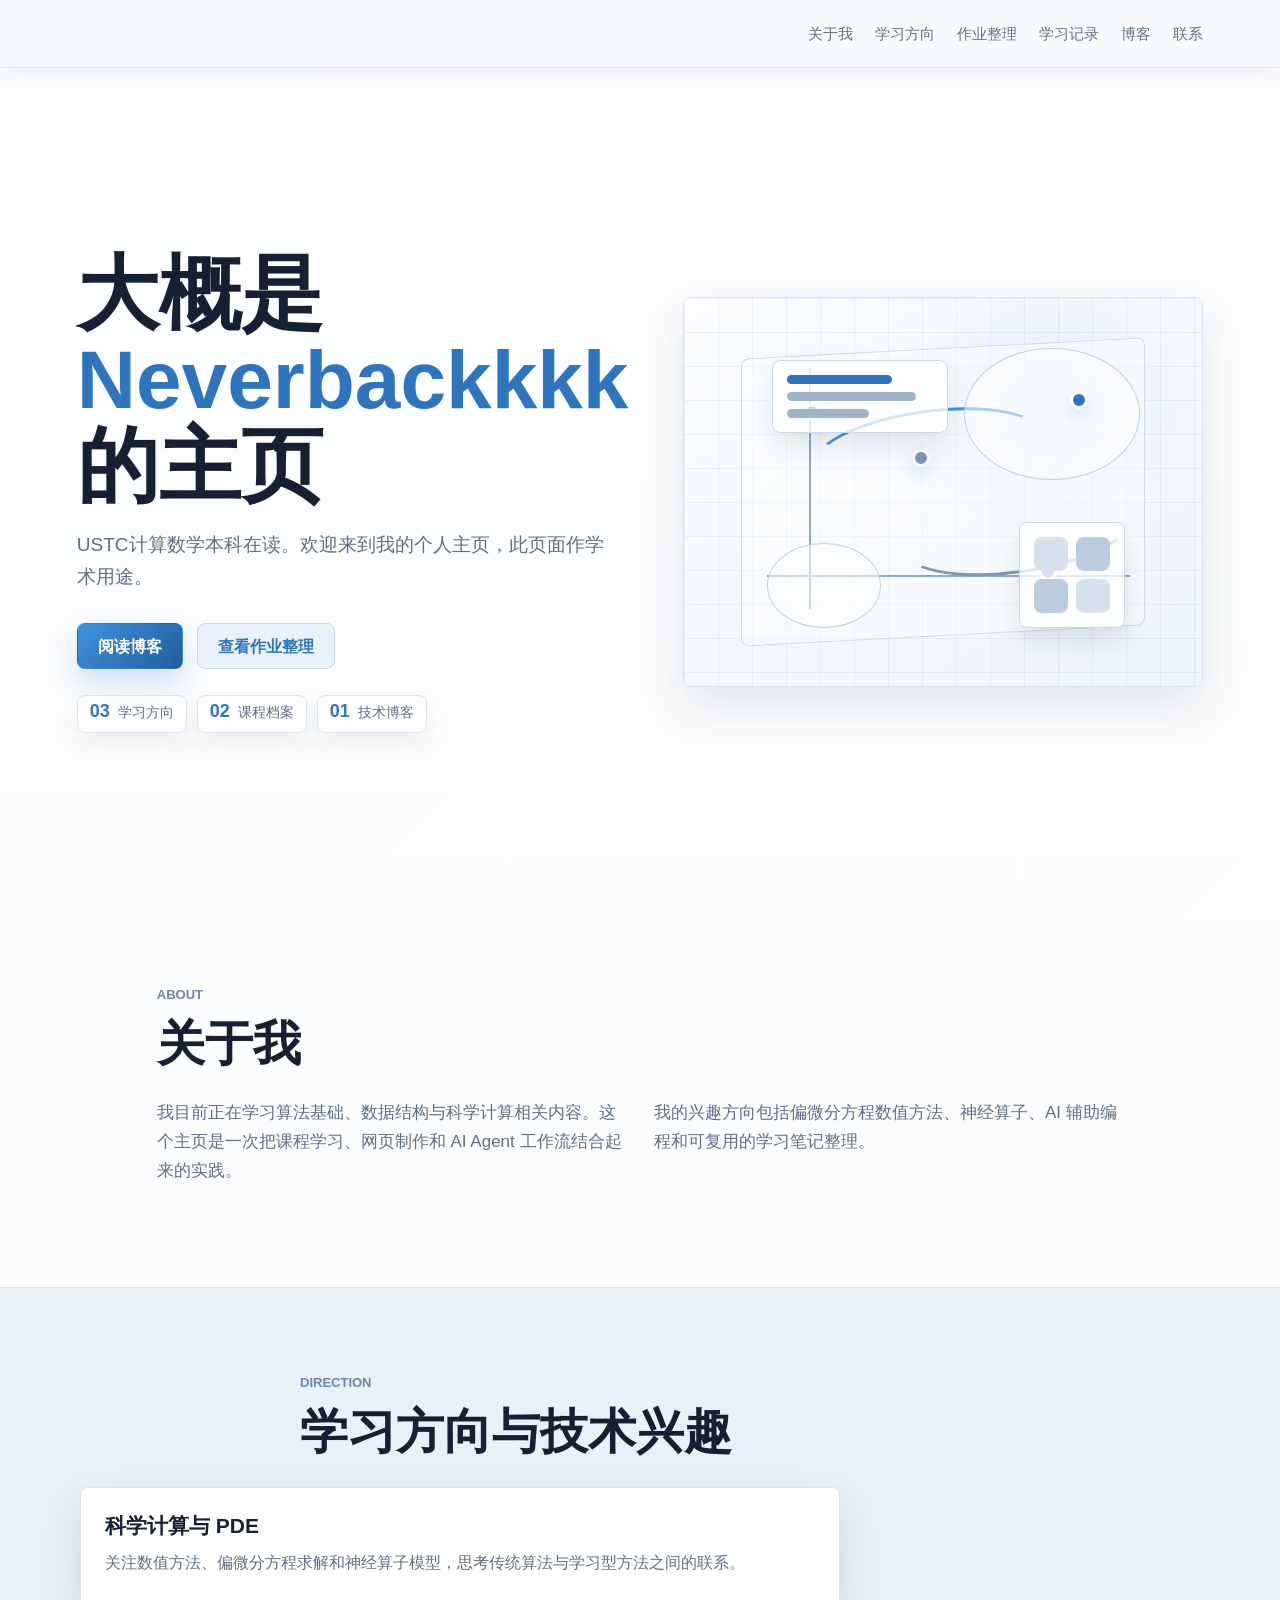
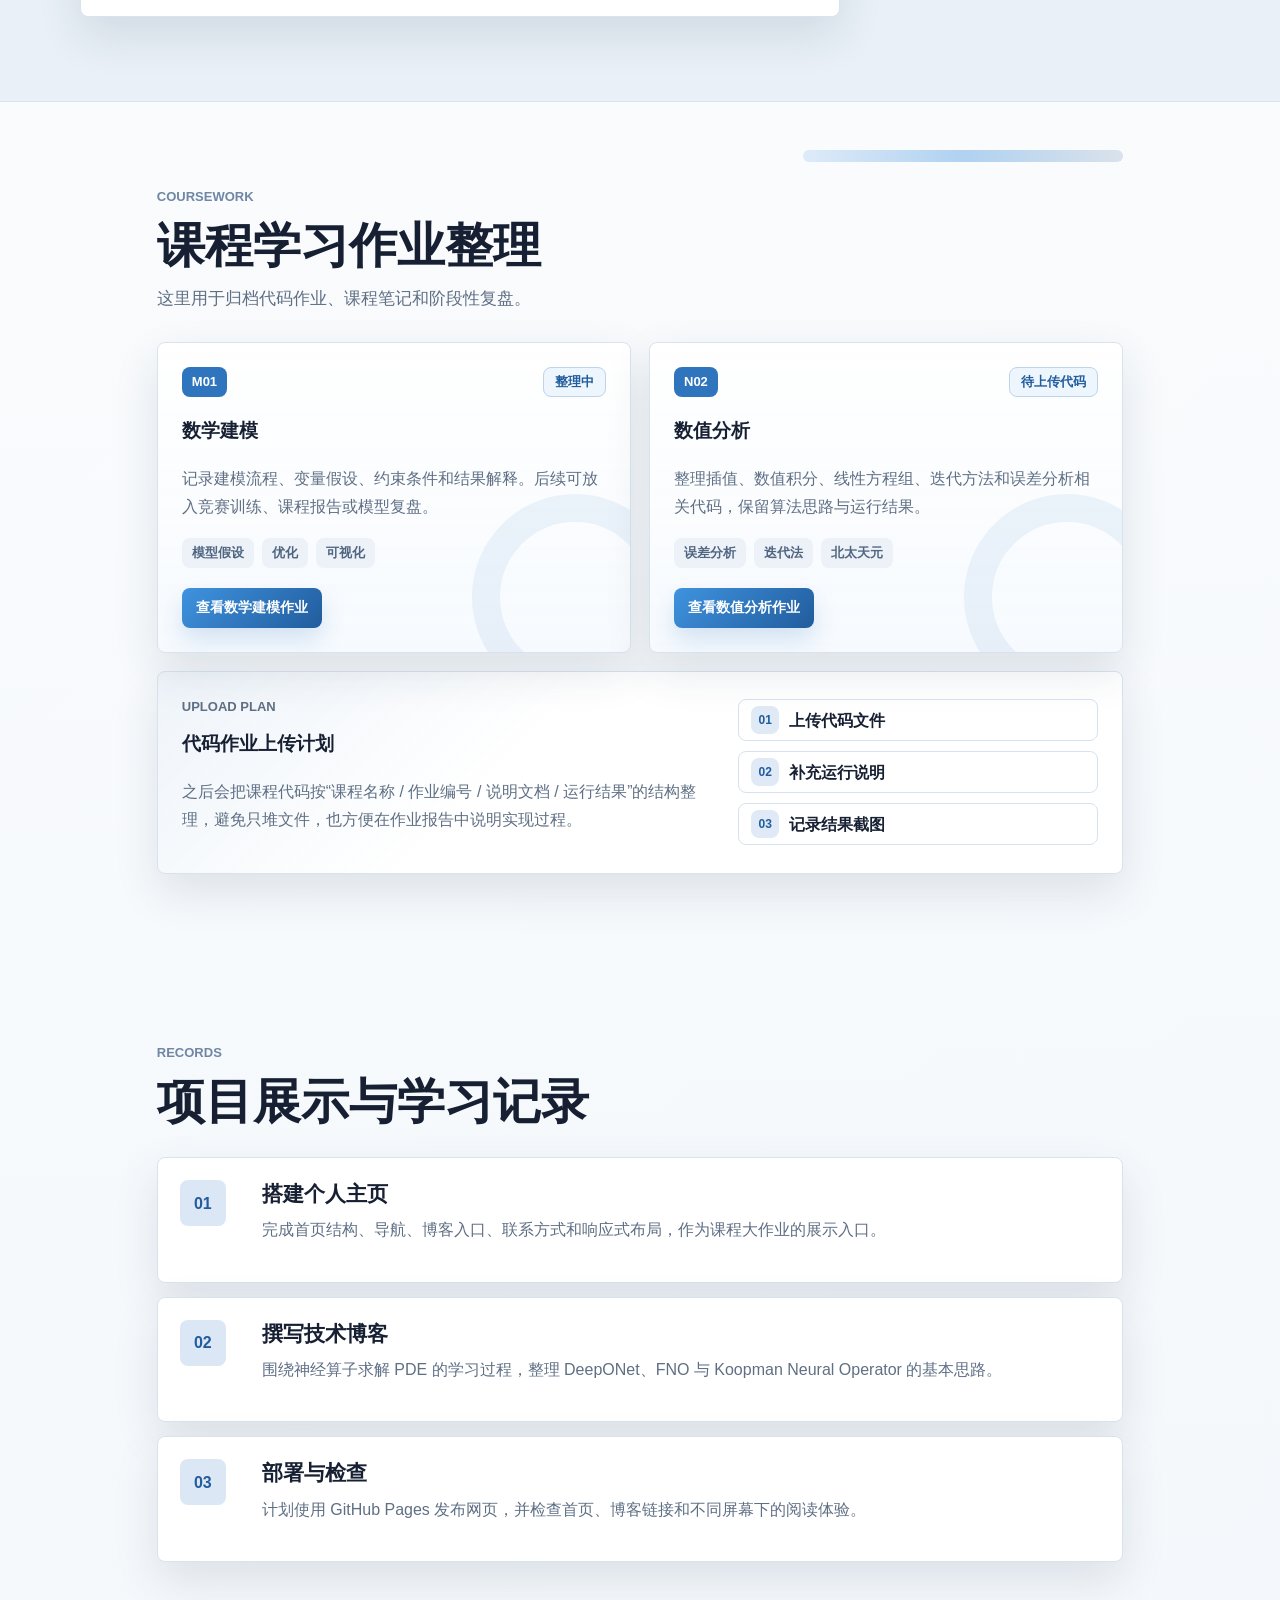
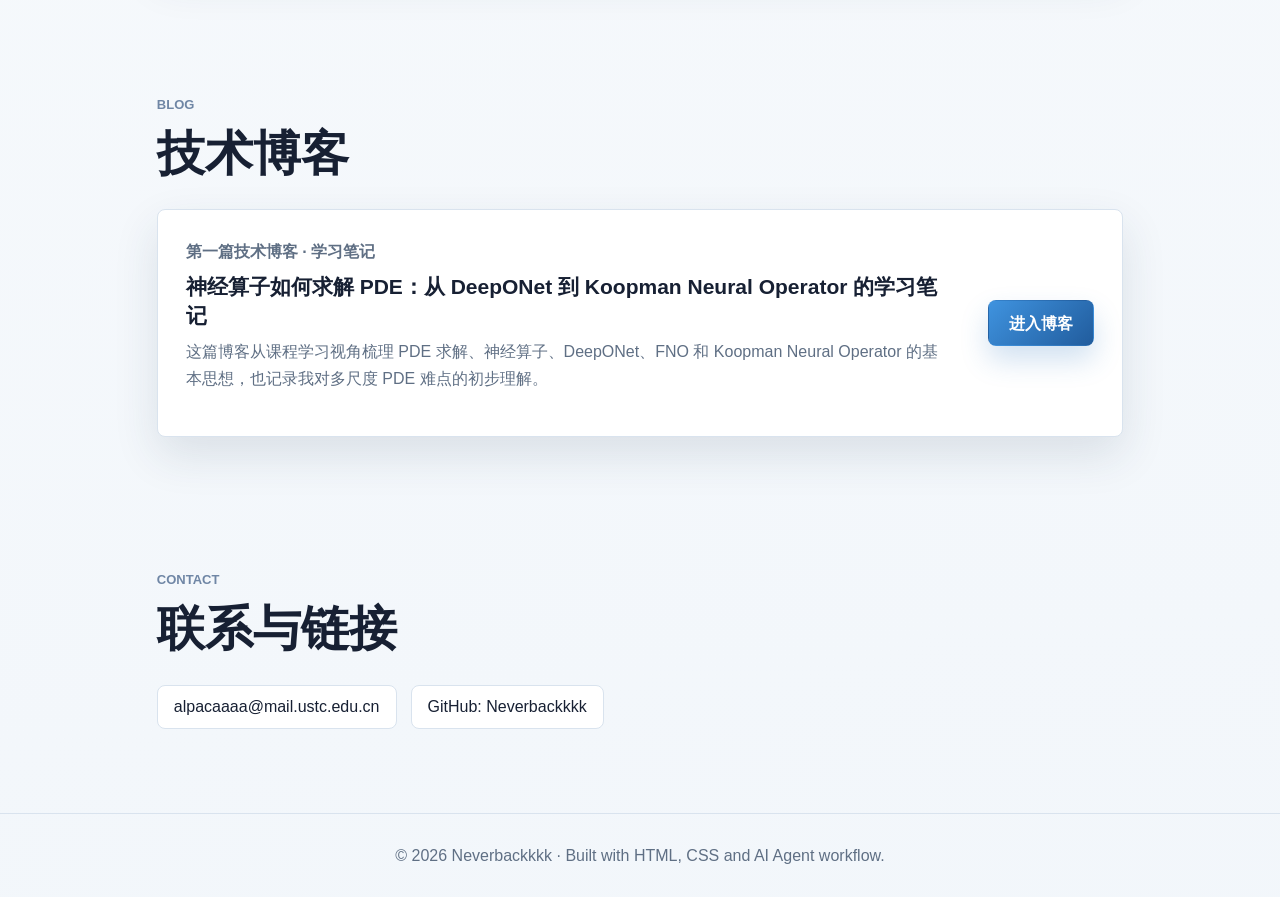
==== commit 6211b908: "Polish homepage copy and direction section" ====
--- a/index.html
+++ b/index.html
@@ -8,11 +8,11 @@
   <meta http-equiv="Cache-Control" content="no-cache, no-store, must-revalidate">
   <meta http-equiv="Pragma" content="no-cache">
   <meta http-equiv="Expires" content="0">
-  <link rel="stylesheet" href="style.css?v=20260512-cool-light-4">
+  <link rel="stylesheet" href="style.css?v=20260512-cool-light-6">
 </head>
 <body>
   <header class="site-header">
-    <a class="brand" href="#top" aria-label="返回首页">Han Zifei</a>
+    <span class="brand-spacer" aria-hidden="true"></span>
     <button class="nav-toggle" type="button" aria-label="打开导航" aria-expanded="false">
       <span></span>
       <span></span>
@@ -31,13 +31,12 @@
   <main id="top">
     <section class="hero">
       <div class="hero-copy">
-        <p class="eyebrow">算法基础课程大作业</p>
-        <h1>你好，我是 <span>韩子菲</span></h1>
+        <h1>大概是<span>Neverbackkkk</span>的主页</h1>
         <p class="hero-text">
-          中国科学技术大学计算数学方向在读。这个主页用于展示算法基础课程学习、技术博客写作，以及我使用 AI Agent 辅助整理网页项目的过程。
+          USTC计算数学本科在读。欢迎来到我的个人主页，此页面作学术用途。
         </p>
         <div class="hero-actions">
-          <a class="button primary" href="#blog">阅读第一篇博客</a>
+          <a class="button primary" href="#blog">阅读博客</a>
           <a class="button secondary" href="#coursework">查看作业整理</a>
         </div>
         <div class="hero-metrics" aria-label="主页内容概览">
@@ -84,7 +83,7 @@
           我目前正在学习算法基础、数据结构与科学计算相关内容。这个主页是一次把课程学习、网页制作和 AI Agent 工作流结合起来的实践。
         </p>
         <p>
-          我的兴趣方向包括偏微分方程数值方法、神经算子、AI 辅助编程和可复用的学习笔记整理。希望把课程作业做成一个能够长期更新的个人学习入口。
+          我的兴趣方向包括偏微分方程数值方法、神经算子、AI 辅助编程和可复用的学习笔记整理。
         </p>
       </div>
     </section>
@@ -95,18 +94,10 @@
         <h2>学习方向与技术兴趣</h2>
       </div>
       <div class="interest-grid">
-        <article class="info-card">
-          <h3>算法与数据结构</h3>
-          <p>从排序、查找、递归和动态规划开始，理解如何把实际问题转化为清晰、稳定、可分析的计算步骤。</p>
-        </article>
         <article class="info-card">
           <h3>科学计算与 PDE</h3>
           <p>关注数值方法、偏微分方程求解和神经算子模型，思考传统算法与学习型方法之间的联系。</p>
         </article>
-        <article class="info-card">
-          <h3>AI 辅助编程</h3>
-          <p>学习如何让 AI Agent 阅读需求、规划任务、生成代码、检查结果，并在人的判断下持续修改。</p>
-        </article>
       </div>
     </section>
 
@@ -115,7 +106,7 @@
         <p class="eyebrow">Coursework</p>
         <h2>课程学习作业整理</h2>
         <p class="section-note">
-          这里用于归档后续上传的代码作业、课程笔记和阶段性复盘。当前先建立清晰的分类入口，方便之后持续补充。
+          这里用于归档代码作业、课程笔记和阶段性复盘。
         </p>
       </div>
       <div class="course-grid">
@@ -143,7 +134,7 @@
           <div class="course-tags">
             <span>误差分析</span>
             <span>迭代法</span>
-            <span>Python / MATLAB</span>
+            <span>北太天元</span>
           </div>
           <a class="course-link" href="coursework.html#numerical-analysis">查看数值分析作业</a>
         </article>
@@ -222,7 +213,7 @@
   </main>
 
   <footer class="site-footer">
-    <p>&copy; <span id="year"></span> 韩子菲 · Built with HTML, CSS and AI Agent workflow.</p>
+    <p>&copy; <span id="year"></span> Neverbackkkk · Built with HTML, CSS and AI Agent workflow.</p>
   </footer>
 
   <script src="script.js"></script>
--- a/style.css
+++ b/style.css
@@ -64,6 +64,11 @@
   text-decoration: none;
 }
 
+.brand-spacer {
+  width: 1px;
+  height: 1px;
+}
+
 .site-nav {
   display: flex;
   align-items: center;
@@ -440,7 +445,7 @@
 
 .interest-grid {
   display: grid;
-  grid-template-columns: repeat(3, minmax(0, 1fr));
+  grid-template-columns: minmax(0, 760px);
   gap: 18px;
 }
 
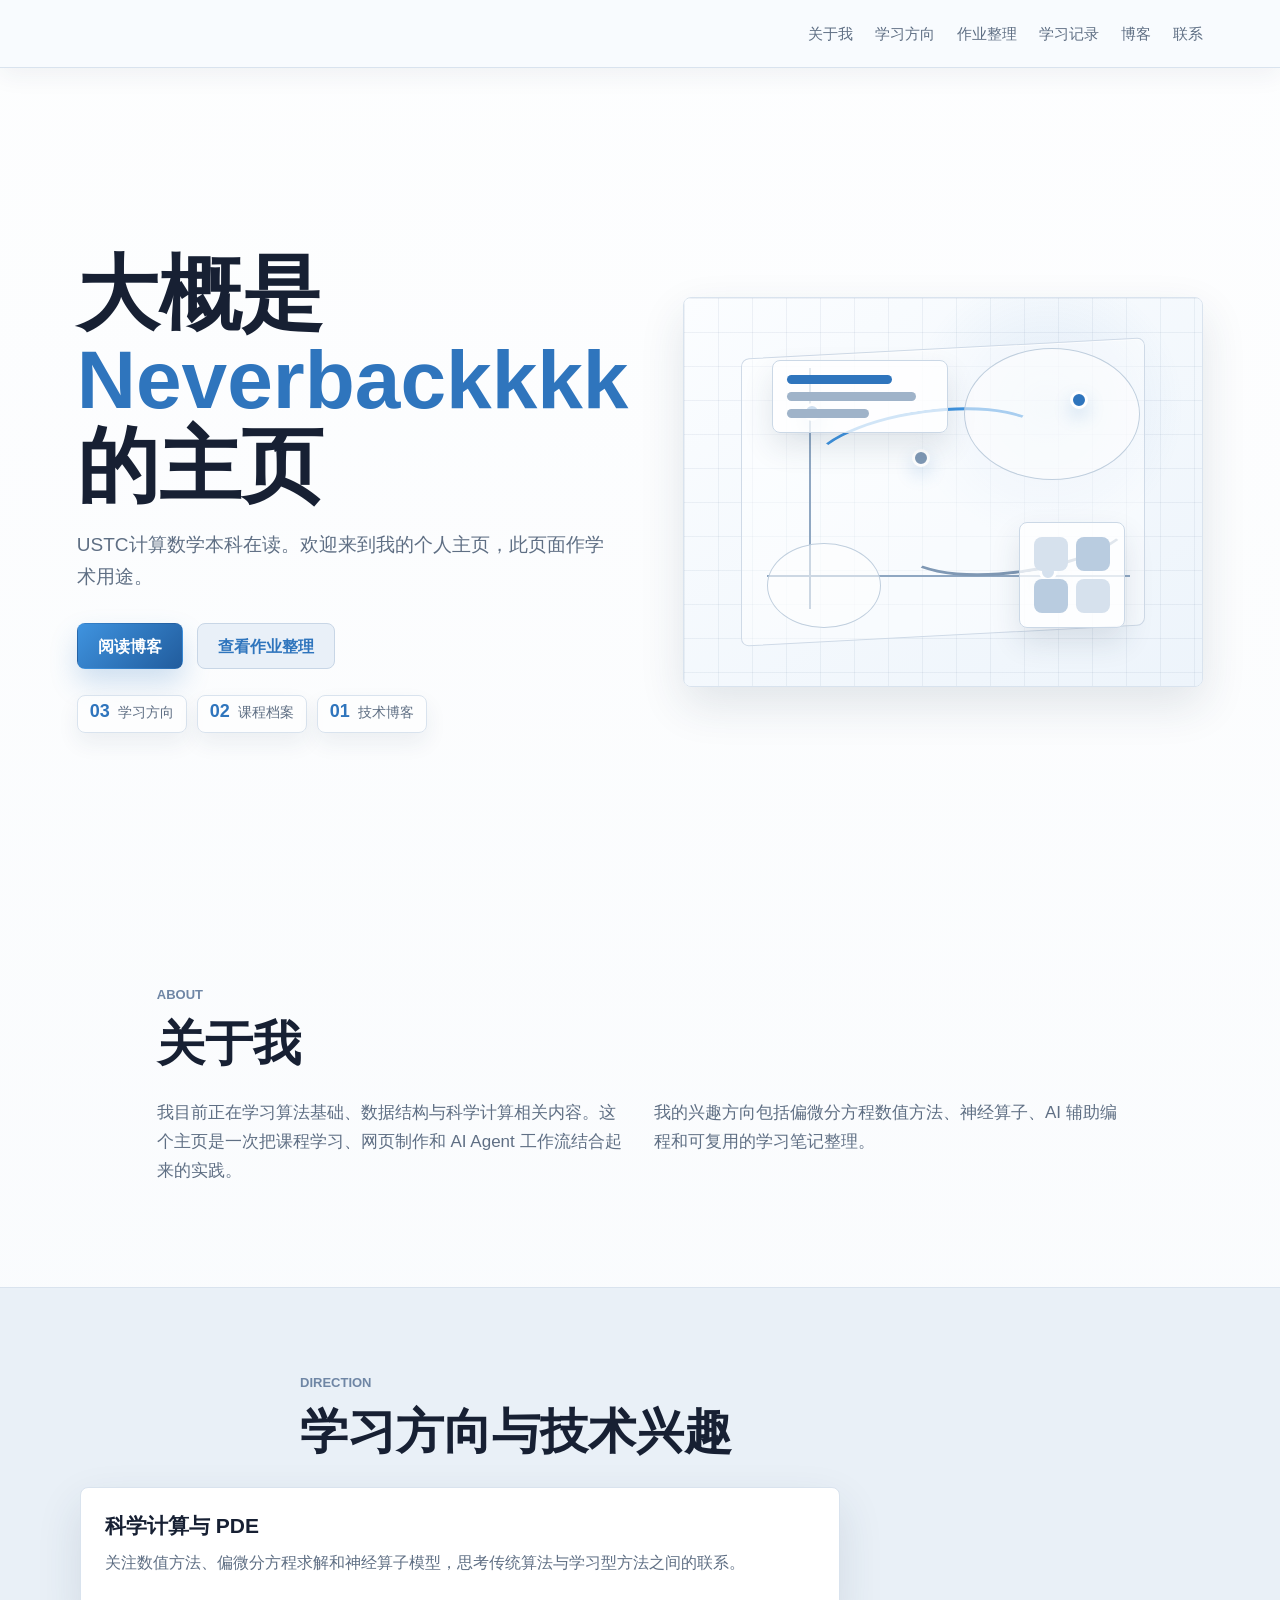
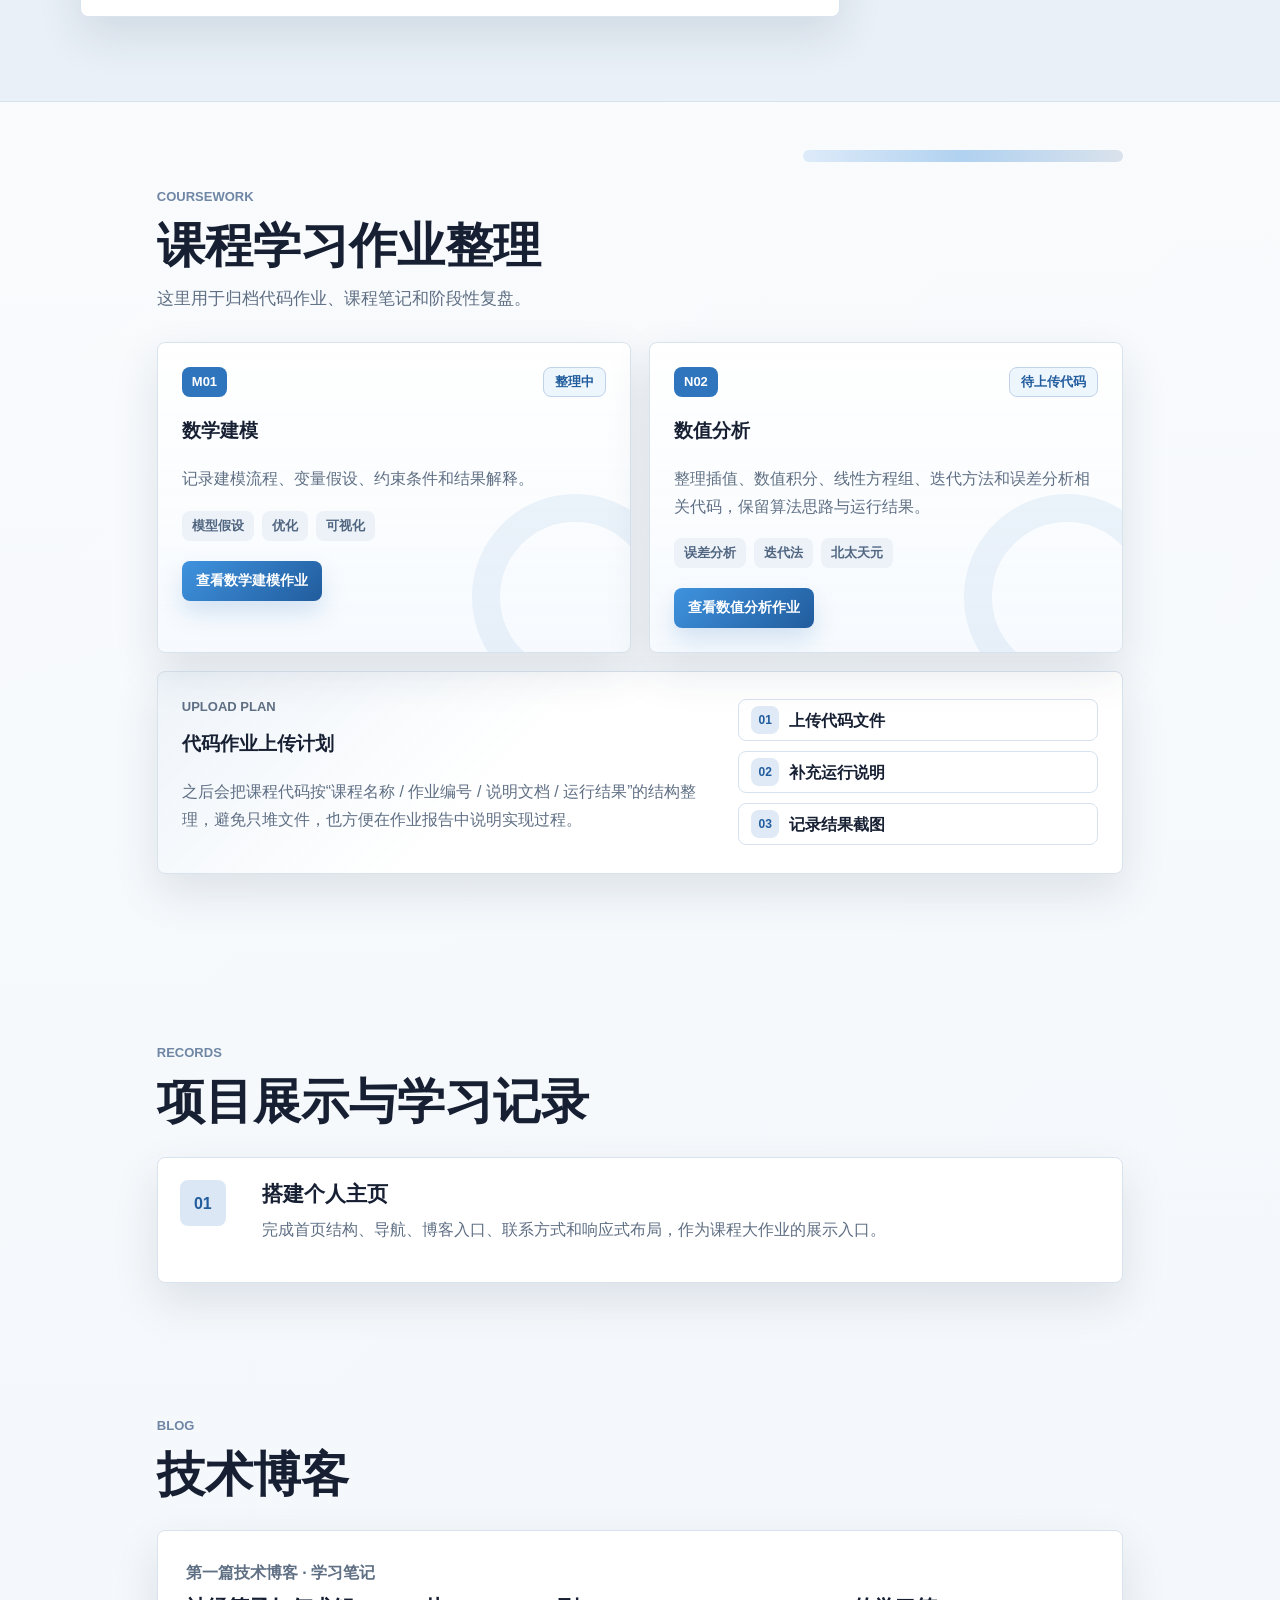
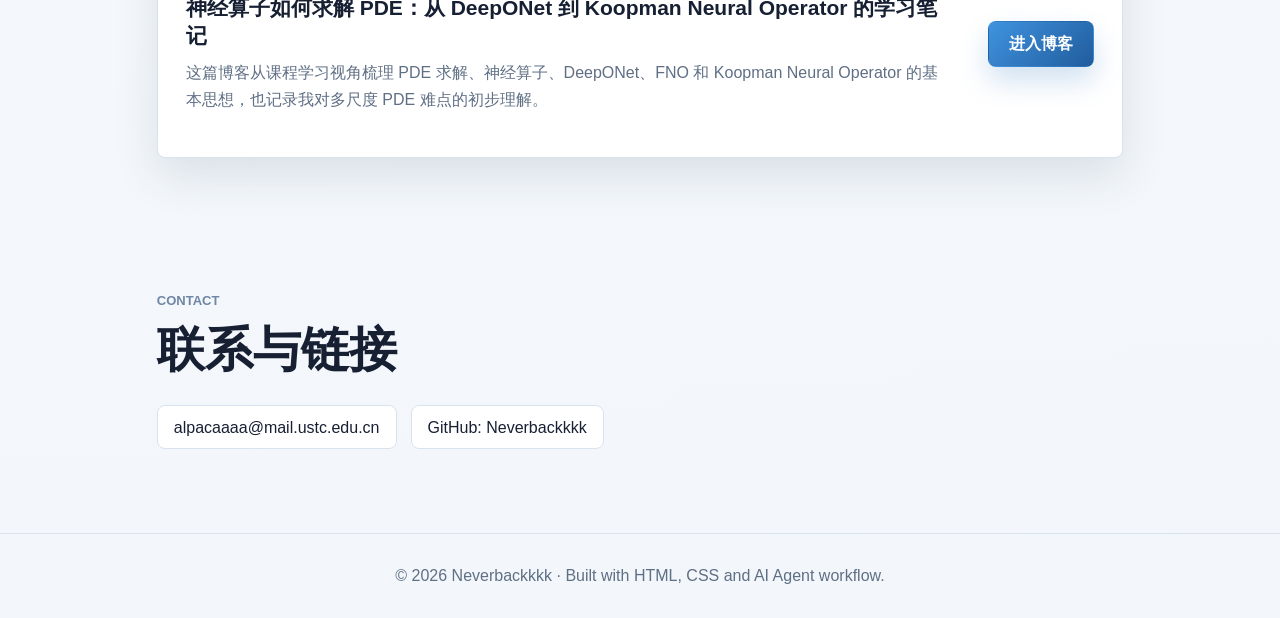
==== commit 152c4002: "Clean up homepage records section" ====
--- a/index.html
+++ b/index.html
@@ -116,7 +116,7 @@
             <span class="status-pill">整理中</span>
           </div>
           <h3>数学建模</h3>
-          <p>记录建模流程、变量假设、约束条件和结果解释。后续可放入竞赛训练、课程报告或模型复盘。</p>
+          <p>记录建模流程、变量假设、约束条件和结果解释。</p>
           <div class="course-tags">
             <span>模型假设</span>
             <span>优化</span>
@@ -164,20 +164,6 @@
           <div>
             <h3>搭建个人主页</h3>
             <p>完成首页结构、导航、博客入口、联系方式和响应式布局，作为课程大作业的展示入口。</p>
-          </div>
-        </article>
-        <article class="timeline-item">
-          <span>02</span>
-          <div>
-            <h3>撰写技术博客</h3>
-            <p>围绕神经算子求解 PDE 的学习过程，整理 DeepONet、FNO 与 Koopman Neural Operator 的基本思路。</p>
-          </div>
-        </article>
-        <article class="timeline-item">
-          <span>03</span>
-          <div>
-            <h3>部署与检查</h3>
-            <p>计划使用 GitHub Pages 发布网页，并检查首页、博客链接和不同屏幕下的阅读体验。</p>
           </div>
         </article>
       </div>
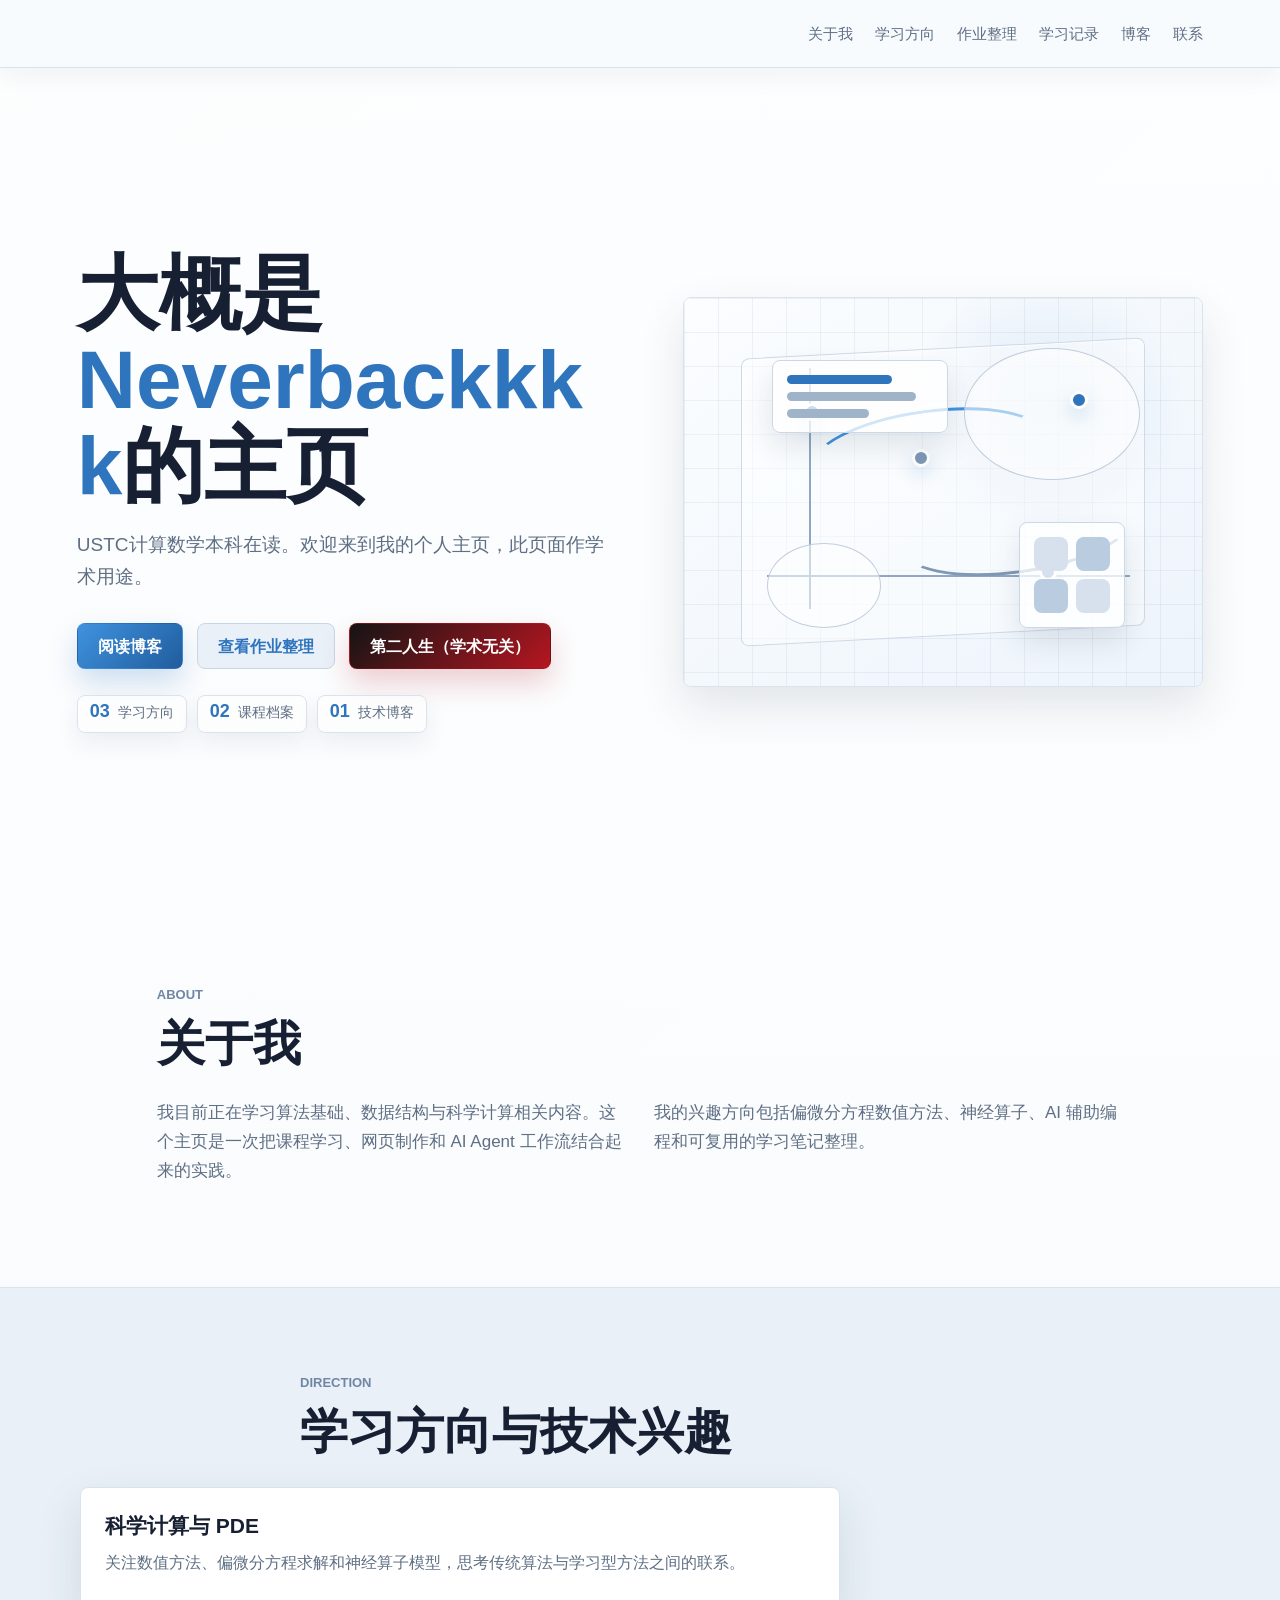
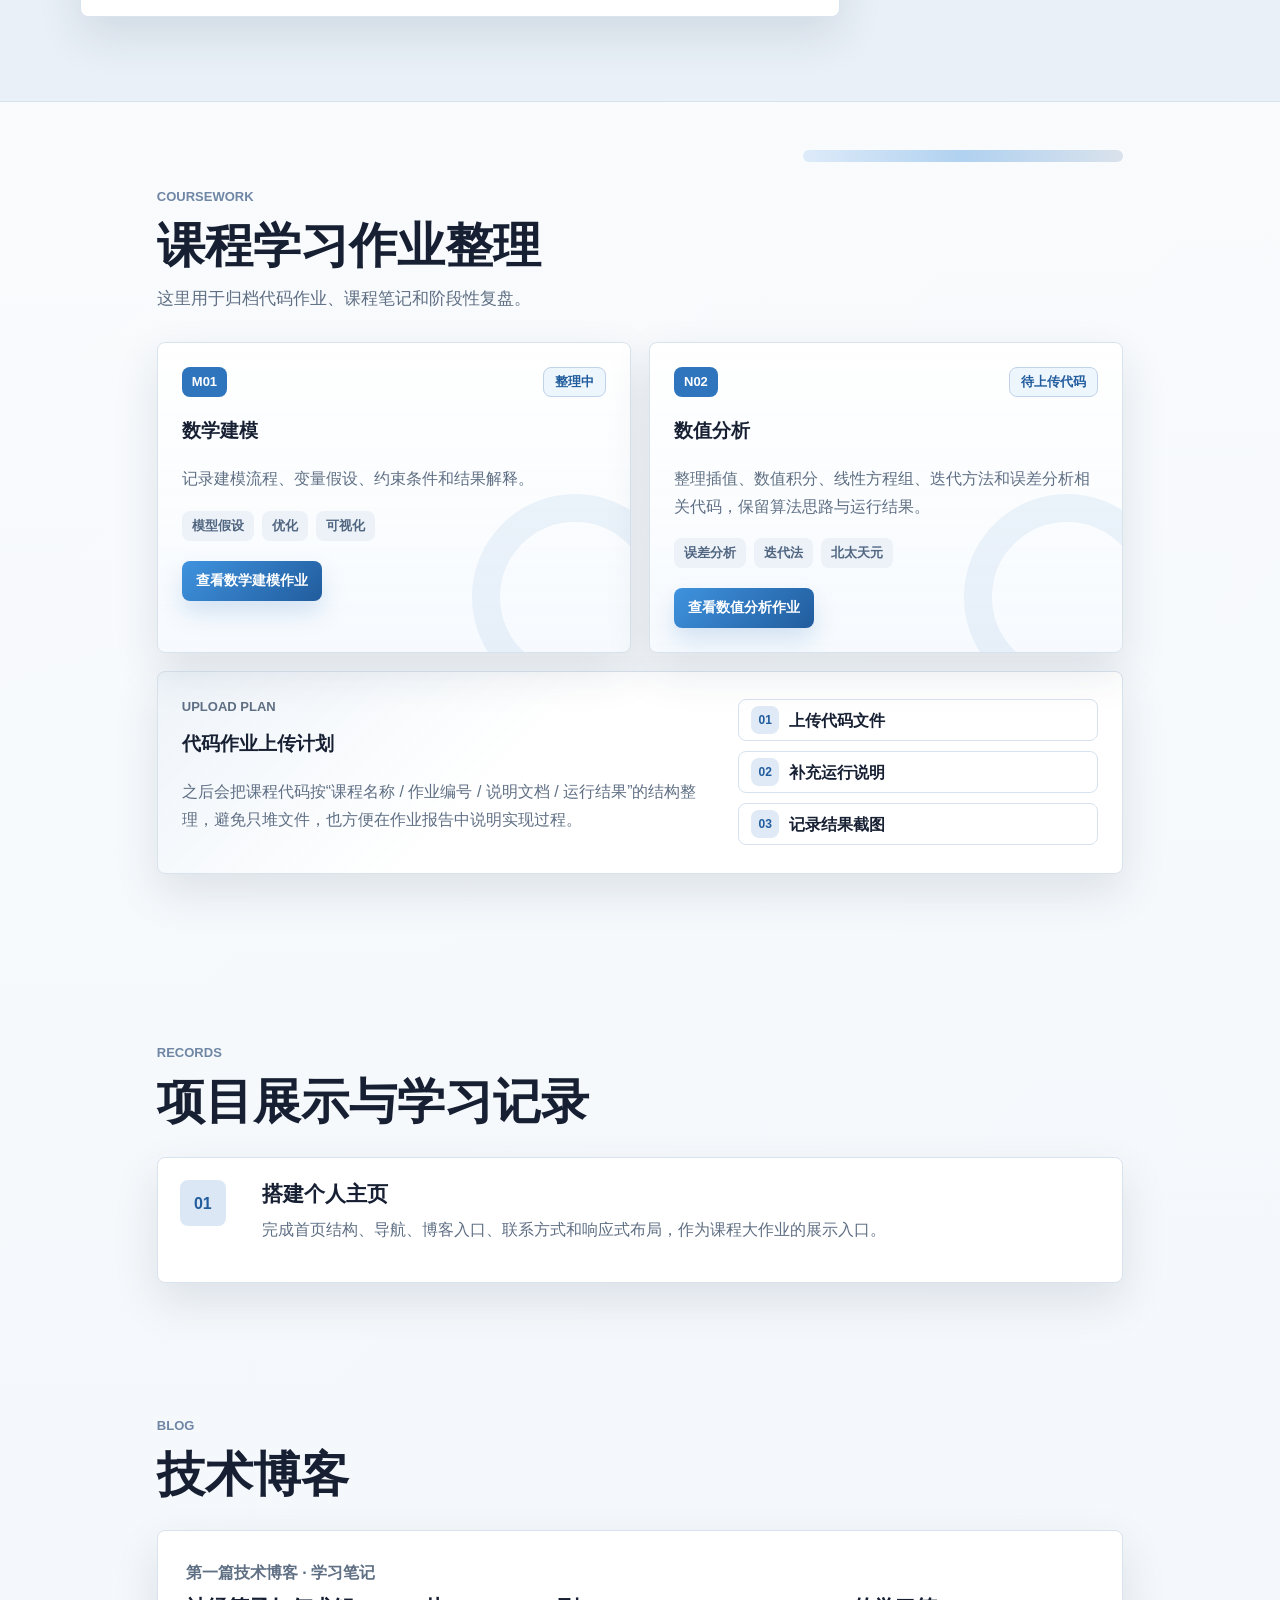
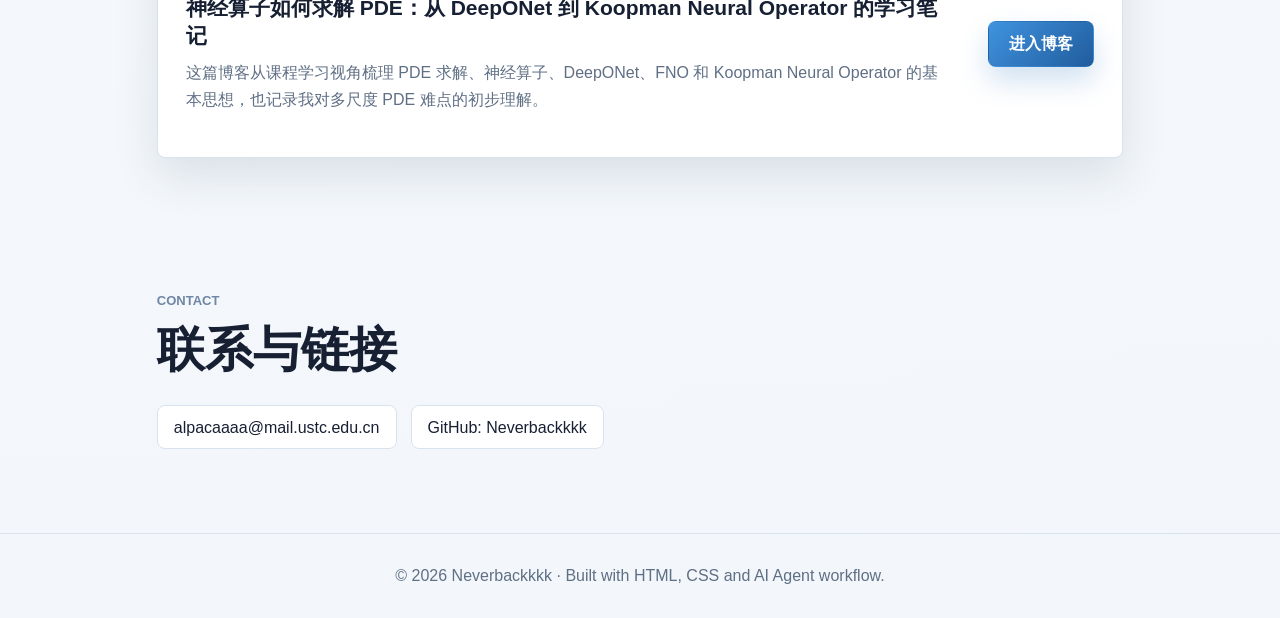
==== commit 02ea26f2: "Add second life hobbies page" ====
--- a/index.html
+++ b/index.html
@@ -8,7 +8,7 @@
   <meta http-equiv="Cache-Control" content="no-cache, no-store, must-revalidate">
   <meta http-equiv="Pragma" content="no-cache">
   <meta http-equiv="Expires" content="0">
-  <link rel="stylesheet" href="style.css?v=20260512-cool-light-6">
+  <link rel="stylesheet" href="style.css?v=20260512-second-life-2">
 </head>
 <body>
   <header class="site-header">
@@ -38,6 +38,7 @@
         <div class="hero-actions">
           <a class="button primary" href="#blog">阅读博客</a>
           <a class="button secondary" href="#coursework">查看作业整理</a>
+          <a class="button life-button" href="second-life.html">第二人生（学术无关）</a>
         </div>
         <div class="hero-metrics" aria-label="主页内容概览">
           <span><strong>03</strong> 学习方向</span>
--- a/style.css
+++ b/style.css
@@ -114,7 +114,9 @@
 }
 
 .hero-copy {
+  width: 100%;
   max-width: 720px;
+  min-width: 0;
 }
 
 .eyebrow {
@@ -143,12 +145,14 @@
 
 h1 span {
   color: var(--primary);
+  overflow-wrap: anywhere;
 }
 
 .hero-text {
   max-width: 640px;
   color: var(--muted);
   font-size: 19px;
+  overflow-wrap: anywhere;
 }
 
 .hero-actions {
@@ -215,6 +219,17 @@
   color: var(--primary);
   background: var(--mint);
   border-color: #c8d6e6;
+}
+
+.button.life-button {
+  color: #ffffff;
+  background: linear-gradient(135deg, #141414, #b61621);
+  border-color: rgba(182, 22, 33, 0.42);
+  box-shadow: 0 14px 28px rgba(182, 22, 33, 0.2);
+}
+
+.button.life-button:hover {
+  background: linear-gradient(135deg, #222222, #d11e2d);
 }
 
 .hero-media {
@@ -920,7 +935,15 @@
   }
 
   h1 {
-    font-size: 40px;
+    font-size: 36px;
+    overflow-wrap: anywhere;
+  }
+
+  .hero-copy,
+  .hero-actions,
+  .hero-metrics,
+  .hero-media {
+    max-width: min(350px, calc(100vw - 40px));
   }
 
   .hero-actions,
@@ -959,6 +982,434 @@
   .blog-card,
   .timeline-item {
     padding: 18px;
+  }
+}
+
+.life-page {
+  --life-bg: #08080a;
+  --life-panel: #121216;
+  --life-panel-soft: #19191f;
+  --life-text: #f5f0ed;
+  --life-muted: #b8a9a6;
+  --life-red: #e31b2f;
+  --life-red-dark: #8f111d;
+  --life-line: rgba(255, 255, 255, 0.13);
+  --life-shadow: 0 24px 70px rgba(0, 0, 0, 0.42);
+  color: var(--life-text);
+  overflow-x: hidden;
+  background:
+    linear-gradient(180deg, rgba(8, 8, 10, 0.9), rgba(8, 8, 10, 0.98)),
+    radial-gradient(circle at 16% 12%, rgba(227, 27, 47, 0.24), transparent 34%),
+    radial-gradient(circle at 84% 24%, rgba(255, 255, 255, 0.08), transparent 26%),
+    #08080a;
+}
+
+.life-page .life-header {
+  background: rgba(10, 10, 12, 0.88);
+  border-bottom-color: var(--life-line);
+  box-shadow: 0 12px 34px rgba(0, 0, 0, 0.36);
+}
+
+.life-page .brand,
+.life-page .site-nav,
+.life-page .site-nav a {
+  color: var(--life-text);
+}
+
+.life-page .site-nav a:hover,
+.life-page .back-link:hover {
+  color: var(--life-red);
+}
+
+.life-page .nav-toggle {
+  border-color: var(--life-line);
+  background: var(--life-panel);
+}
+
+.life-page .nav-toggle span {
+  background: var(--life-red);
+}
+
+.life-page .button.primary {
+  color: #ffffff;
+  background: linear-gradient(135deg, #f04452, #9d111e);
+  box-shadow: 0 16px 36px rgba(227, 27, 47, 0.34);
+}
+
+.life-page .button.secondary {
+  color: var(--life-text);
+  background: rgba(255, 255, 255, 0.08);
+  border-color: var(--life-line);
+}
+
+.life-hero {
+  display: grid;
+  grid-template-columns: minmax(0, 1fr) minmax(260px, 440px);
+  gap: clamp(32px, 6vw, 76px);
+  align-items: center;
+  min-height: calc(100vh - 68px);
+  padding: 72px 6vw 56px;
+  width: 100%;
+  max-width: 100%;
+}
+
+.life-hero-copy {
+  width: 100%;
+  max-width: 760px;
+  min-width: 0;
+}
+
+.life-page .eyebrow {
+  color: #ff6370;
+}
+
+.life-hero h1 {
+  margin-bottom: 22px;
+  color: var(--life-text);
+}
+
+.life-hero h1 span {
+  display: block;
+  color: var(--life-red);
+  font-size: clamp(28px, 4.5vw, 54px);
+}
+
+.life-hero p {
+  max-width: 660px;
+  color: var(--life-muted);
+  font-size: 19px;
+  overflow-wrap: anywhere;
+}
+
+.life-hero-actions {
+  display: flex;
+  flex-wrap: wrap;
+  gap: 14px;
+  margin-top: 30px;
+  width: 100%;
+  max-width: 100%;
+}
+
+.life-signal {
+  position: relative;
+  width: 100%;
+  max-width: 100%;
+  min-height: 440px;
+  overflow: hidden;
+  border: 1px solid var(--life-line);
+  border-radius: 8px;
+  background:
+    linear-gradient(rgba(255, 255, 255, 0.07) 1px, transparent 1px),
+    linear-gradient(90deg, rgba(255, 255, 255, 0.07) 1px, transparent 1px),
+    linear-gradient(145deg, #17171c, #0d0d10);
+  background-size: 34px 34px, 34px 34px, auto;
+  box-shadow: var(--life-shadow);
+}
+
+.life-signal::before,
+.life-signal::after {
+  content: "";
+  position: absolute;
+  border-radius: 50%;
+}
+
+.life-signal::before {
+  inset: 54px;
+  border: 2px solid rgba(227, 27, 47, 0.55);
+}
+
+.life-signal::after {
+  left: 50%;
+  top: 50%;
+  width: 62%;
+  aspect-ratio: 1;
+  border: 1px solid rgba(255, 255, 255, 0.18);
+  transform: translate(-50%, -50%) rotate(28deg);
+}
+
+.signal-line {
+  position: absolute;
+  left: 14%;
+  right: 14%;
+  height: 2px;
+  background: linear-gradient(90deg, transparent, var(--life-red), transparent);
+}
+
+.signal-line:nth-child(1) {
+  top: 31%;
+  transform: rotate(18deg);
+}
+
+.signal-line:nth-child(2) {
+  top: 50%;
+  transform: rotate(-14deg);
+}
+
+.signal-line:nth-child(3) {
+  top: 68%;
+  transform: rotate(8deg);
+}
+
+.signal-core {
+  position: absolute;
+  left: 50%;
+  top: 50%;
+  display: grid;
+  place-items: center;
+  width: 146px;
+  height: 146px;
+  color: #ffffff;
+  border: 1px solid rgba(255, 255, 255, 0.2);
+  border-radius: 8px;
+  background: linear-gradient(135deg, #e31b2f, #141418 70%);
+  box-shadow: 0 20px 48px rgba(227, 27, 47, 0.36);
+  font-weight: 900;
+  line-height: 1.1;
+  text-align: center;
+  transform: translate(-50%, -50%) rotate(-6deg);
+}
+
+.life-section {
+  width: 100%;
+  max-width: 1120px;
+  margin: 0 auto;
+  padding: 54px 6vw;
+}
+
+.life-feature {
+  display: grid;
+  grid-template-columns: minmax(260px, 400px) minmax(0, 1fr);
+  gap: clamp(24px, 5vw, 60px);
+  align-items: center;
+}
+
+.life-feature > * {
+  min-width: 0;
+}
+
+.life-feature.reverse {
+  grid-template-columns: minmax(0, 1fr) minmax(260px, 400px);
+}
+
+.life-feature.reverse .life-visual {
+  order: 2;
+}
+
+.life-feature.reverse .life-copy {
+  order: 1;
+}
+
+.life-visual {
+  position: relative;
+  min-height: 300px;
+  overflow: hidden;
+  border: 1px solid var(--life-line);
+  border-radius: 8px;
+  background: var(--life-panel);
+  box-shadow: var(--life-shadow);
+}
+
+.life-visual strong {
+  position: absolute;
+  left: 24px;
+  bottom: 22px;
+  color: rgba(255, 255, 255, 0.92);
+  font-size: 34px;
+  font-weight: 900;
+  line-height: 0.95;
+}
+
+.tactical-visual {
+  background:
+    linear-gradient(rgba(255, 255, 255, 0.08) 1px, transparent 1px),
+    linear-gradient(90deg, rgba(255, 255, 255, 0.08) 1px, transparent 1px),
+    #141418;
+  background-size: 48px 48px;
+}
+
+.tactical-visual span {
+  position: absolute;
+  width: 64px;
+  height: 64px;
+  border: 1px solid rgba(227, 27, 47, 0.62);
+  border-radius: 8px;
+  background: rgba(227, 27, 47, 0.14);
+}
+
+.tactical-visual span:nth-child(1) {
+  left: 22%;
+  top: 18%;
+}
+
+.tactical-visual span:nth-child(2) {
+  right: 24%;
+  top: 30%;
+}
+
+.tactical-visual span:nth-child(3) {
+  left: 36%;
+  bottom: 28%;
+}
+
+.tactical-visual span:nth-child(4) {
+  right: 14%;
+  bottom: 16%;
+  background: rgba(255, 255, 255, 0.08);
+}
+
+.arena-visual {
+  background:
+    radial-gradient(circle at 50% 50%, rgba(227, 27, 47, 0.24), transparent 30%),
+    linear-gradient(145deg, #17171d, #0d0d10);
+}
+
+.arena-visual .lane {
+  position: absolute;
+  left: 12%;
+  right: 12%;
+  height: 3px;
+  background: linear-gradient(90deg, transparent, rgba(255, 255, 255, 0.55), transparent);
+}
+
+.arena-visual .top {
+  top: 24%;
+  transform: rotate(-22deg);
+}
+
+.arena-visual .mid {
+  top: 50%;
+}
+
+.arena-visual .bot {
+  bottom: 24%;
+  transform: rotate(22deg);
+}
+
+.mystery-visual {
+  background:
+    linear-gradient(135deg, rgba(227, 27, 47, 0.18), transparent 42%),
+    #141418;
+}
+
+.mystery-visual .clue {
+  position: absolute;
+  display: block;
+  border: 1px solid rgba(255, 255, 255, 0.16);
+  border-radius: 8px;
+  background: rgba(255, 255, 255, 0.08);
+}
+
+.clue-a {
+  left: 18%;
+  top: 18%;
+  width: 44%;
+  height: 82px;
+  transform: rotate(-6deg);
+}
+
+.clue-b {
+  right: 12%;
+  top: 34%;
+  width: 34%;
+  height: 112px;
+  transform: rotate(8deg);
+}
+
+.clue-c {
+  left: 26%;
+  bottom: 18%;
+  width: 44%;
+  height: 70px;
+  border-color: rgba(227, 27, 47, 0.46);
+  transform: rotate(4deg);
+}
+
+.life-copy h2 {
+  margin-bottom: 14px;
+  color: var(--life-text);
+  font-size: clamp(30px, 4vw, 48px);
+  line-height: 1.15;
+}
+
+.life-copy p {
+  color: var(--life-muted);
+  font-size: 17px;
+  overflow-wrap: anywhere;
+}
+
+.life-tags {
+  display: flex;
+  flex-wrap: wrap;
+  gap: 10px;
+  margin-top: 22px;
+}
+
+.life-tags span {
+  display: inline-flex;
+  align-items: center;
+  min-height: 34px;
+  padding: 0 12px;
+  color: #ffffff;
+  border: 1px solid rgba(227, 27, 47, 0.4);
+  border-radius: 8px;
+  background: rgba(227, 27, 47, 0.14);
+  font-size: 14px;
+  font-weight: 800;
+}
+
+.life-footer {
+  color: var(--life-muted);
+  border-top-color: var(--life-line);
+}
+
+@media (max-width: 860px) {
+  .life-page .site-nav {
+    background: var(--life-panel);
+    border-color: var(--life-line);
+  }
+
+  .life-hero,
+  .life-feature,
+  .life-feature.reverse {
+    grid-template-columns: 1fr;
+  }
+
+  .life-feature.reverse .life-visual,
+  .life-feature.reverse .life-copy {
+    order: initial;
+  }
+
+  .life-signal {
+    min-height: 320px;
+  }
+}
+
+@media (max-width: 560px) {
+  .life-hero,
+  .life-section {
+    padding-left: 20px;
+    padding-right: 20px;
+  }
+
+  .life-hero h1 {
+    font-size: 36px;
+  }
+
+  .life-page .button,
+  .life-hero-actions,
+  .life-hero-copy,
+  .life-signal {
+    max-width: min(350px, calc(100vw - 40px));
+  }
+
+  .life-hero-actions,
+  .life-tags {
+    align-items: stretch;
+    flex-direction: column;
+  }
+
+  .life-tags span {
+    justify-content: center;
   }
 }
 
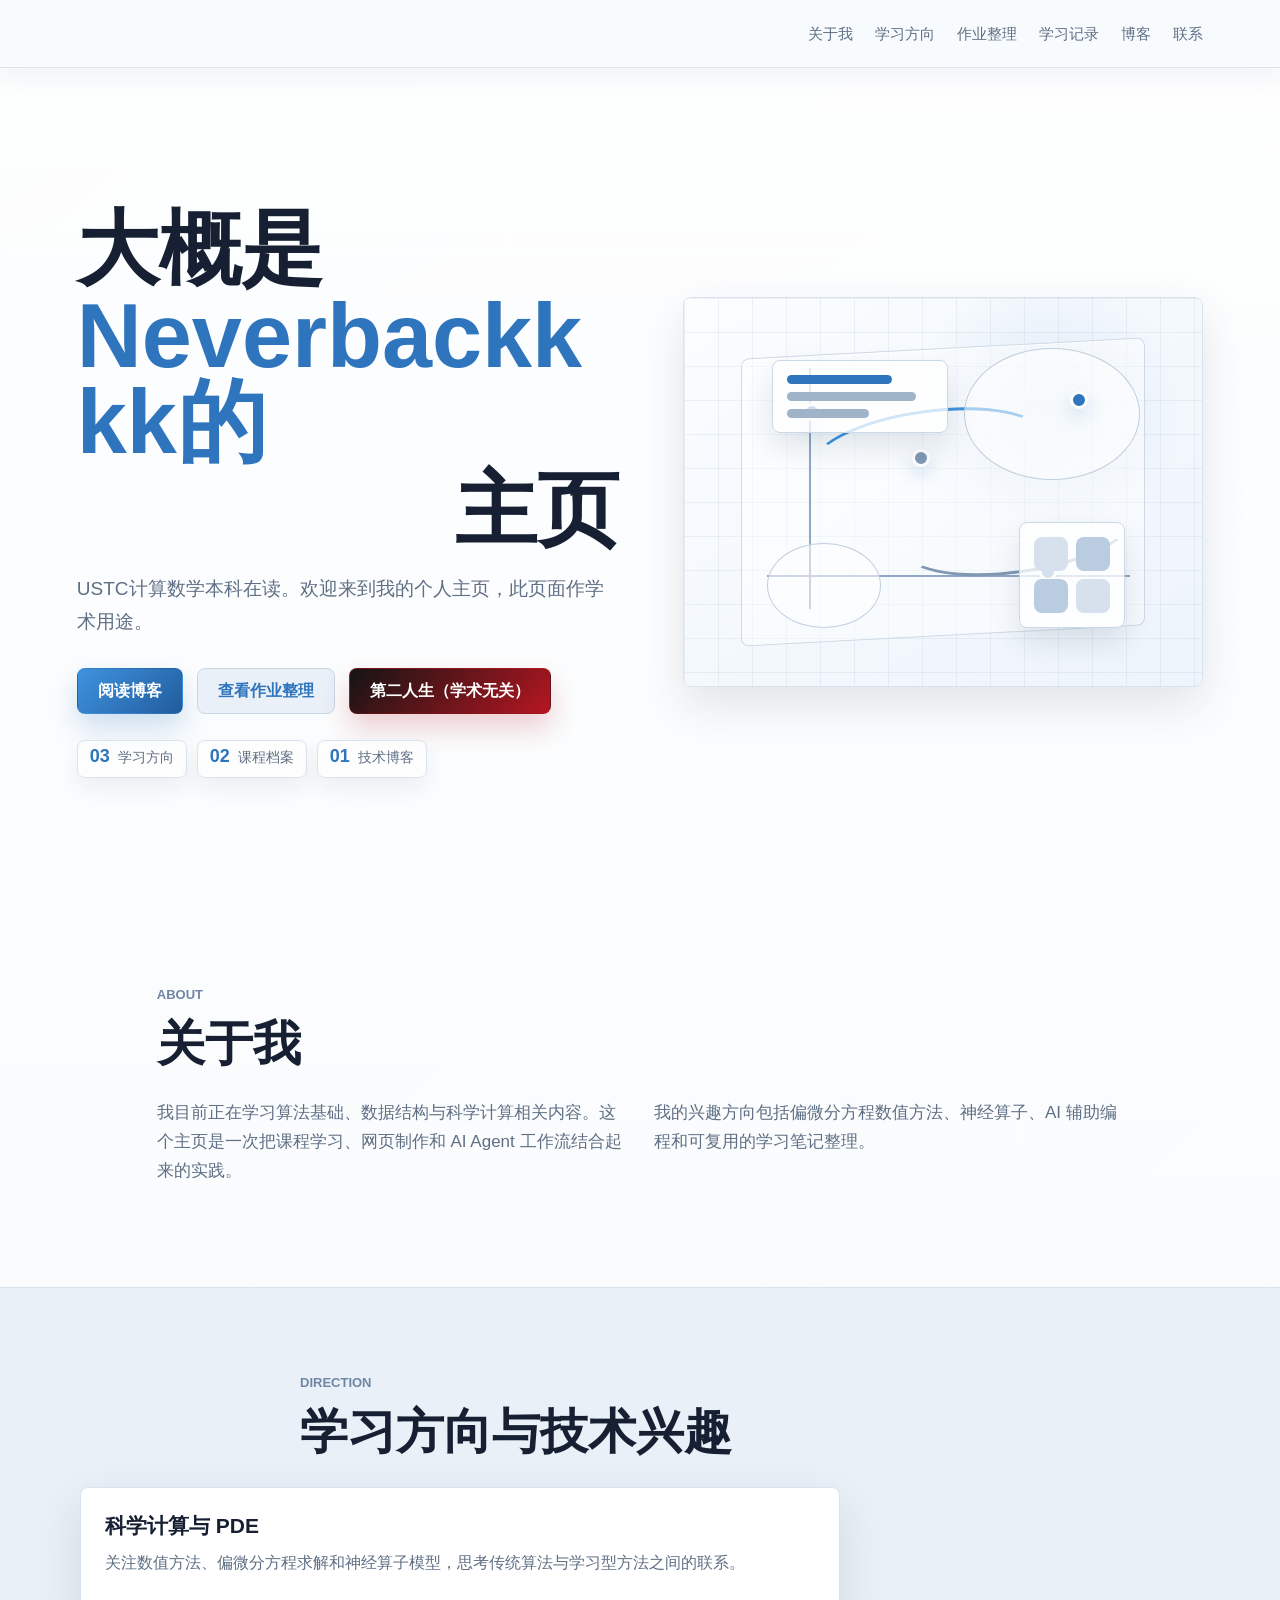
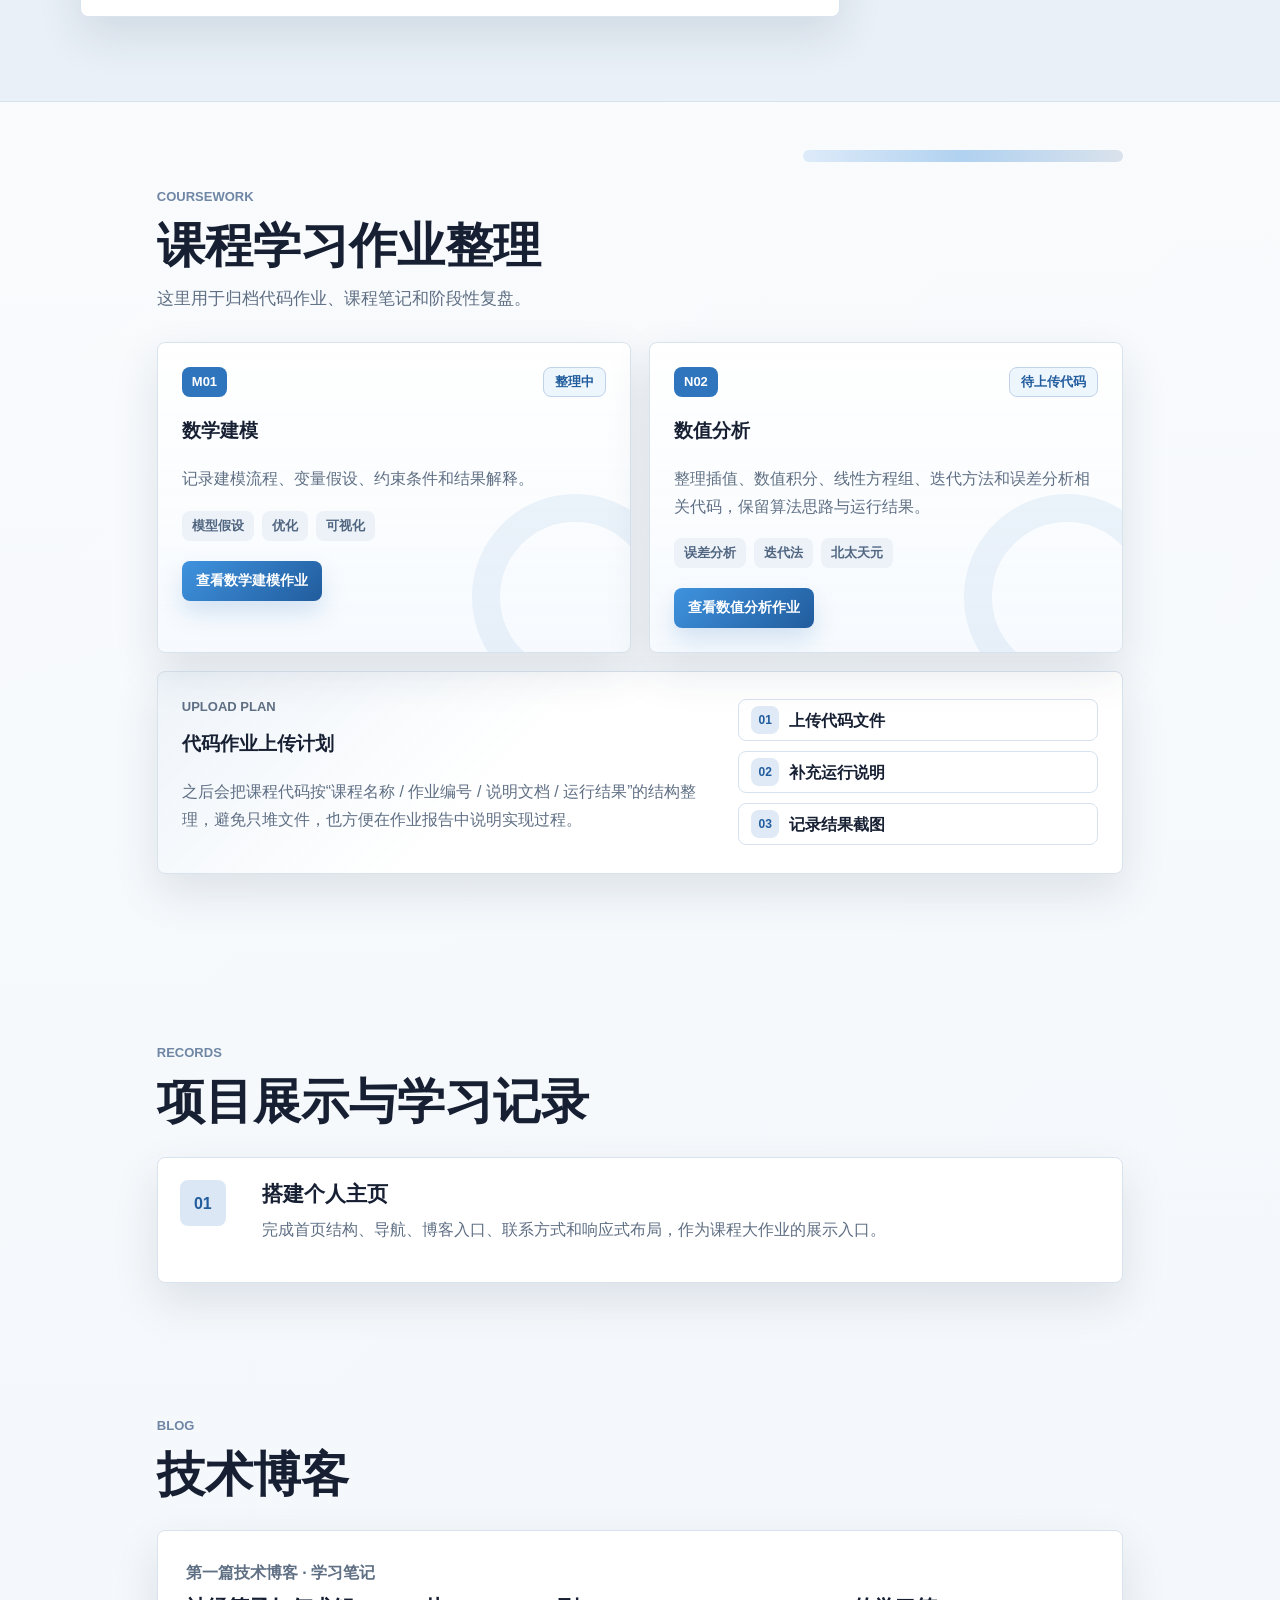
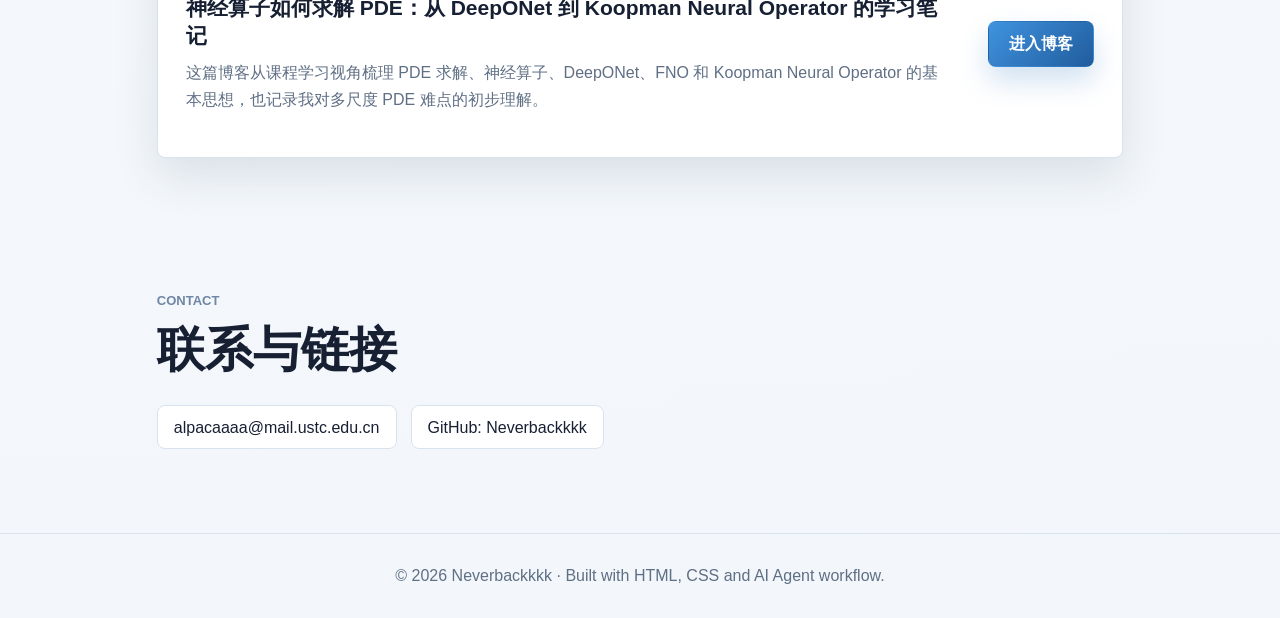
==== commit af15069c: "Adjust homepage title layout" ====
--- a/index.html
+++ b/index.html
@@ -8,7 +8,7 @@
   <meta http-equiv="Cache-Control" content="no-cache, no-store, must-revalidate">
   <meta http-equiv="Pragma" content="no-cache">
   <meta http-equiv="Expires" content="0">
-  <link rel="stylesheet" href="style.css?v=20260512-second-life-2">
+  <link rel="stylesheet" href="style.css?v=20260512-title-layout-1">
 </head>
 <body>
   <header class="site-header">
@@ -31,7 +31,11 @@
   <main id="top">
     <section class="hero">
       <div class="hero-copy">
-        <h1>大概是<span>Neverbackkkk</span>的主页</h1>
+        <h1 class="hero-title" aria-label="大概是Neverbackkkk的主页">
+          <span class="title-line title-line-start">大概是</span>
+          <span class="title-line title-line-center">Neverbackkkk的</span>
+          <span class="title-line title-line-end">主页</span>
+        </h1>
         <p class="hero-text">
           USTC计算数学本科在读。欢迎来到我的个人主页，此页面作学术用途。
         </p>
--- a/style.css
+++ b/style.css
@@ -148,6 +148,30 @@
   overflow-wrap: anywhere;
 }
 
+.hero-title {
+  display: flex;
+  flex-direction: column;
+  max-width: min(760px, 100%);
+  gap: 2px;
+}
+
+.hero-title .title-line {
+  display: block;
+  color: var(--text);
+  overflow-wrap: anywhere;
+}
+
+.hero-title .title-line-center {
+  align-self: center;
+  color: var(--primary);
+  font-size: clamp(42px, 8vw, 90px);
+  line-height: 0.95;
+}
+
+.hero-title .title-line-end {
+  align-self: flex-end;
+}
+
 .hero-text {
   max-width: 640px;
   color: var(--muted);
@@ -937,6 +961,16 @@
   h1 {
     font-size: 36px;
     overflow-wrap: anywhere;
+  }
+
+  .hero-title {
+    max-width: 100%;
+    gap: 4px;
+  }
+
+  .hero-title .title-line-center {
+    align-self: center;
+    font-size: clamp(30px, 9vw, 42px);
   }
 
   .hero-copy,
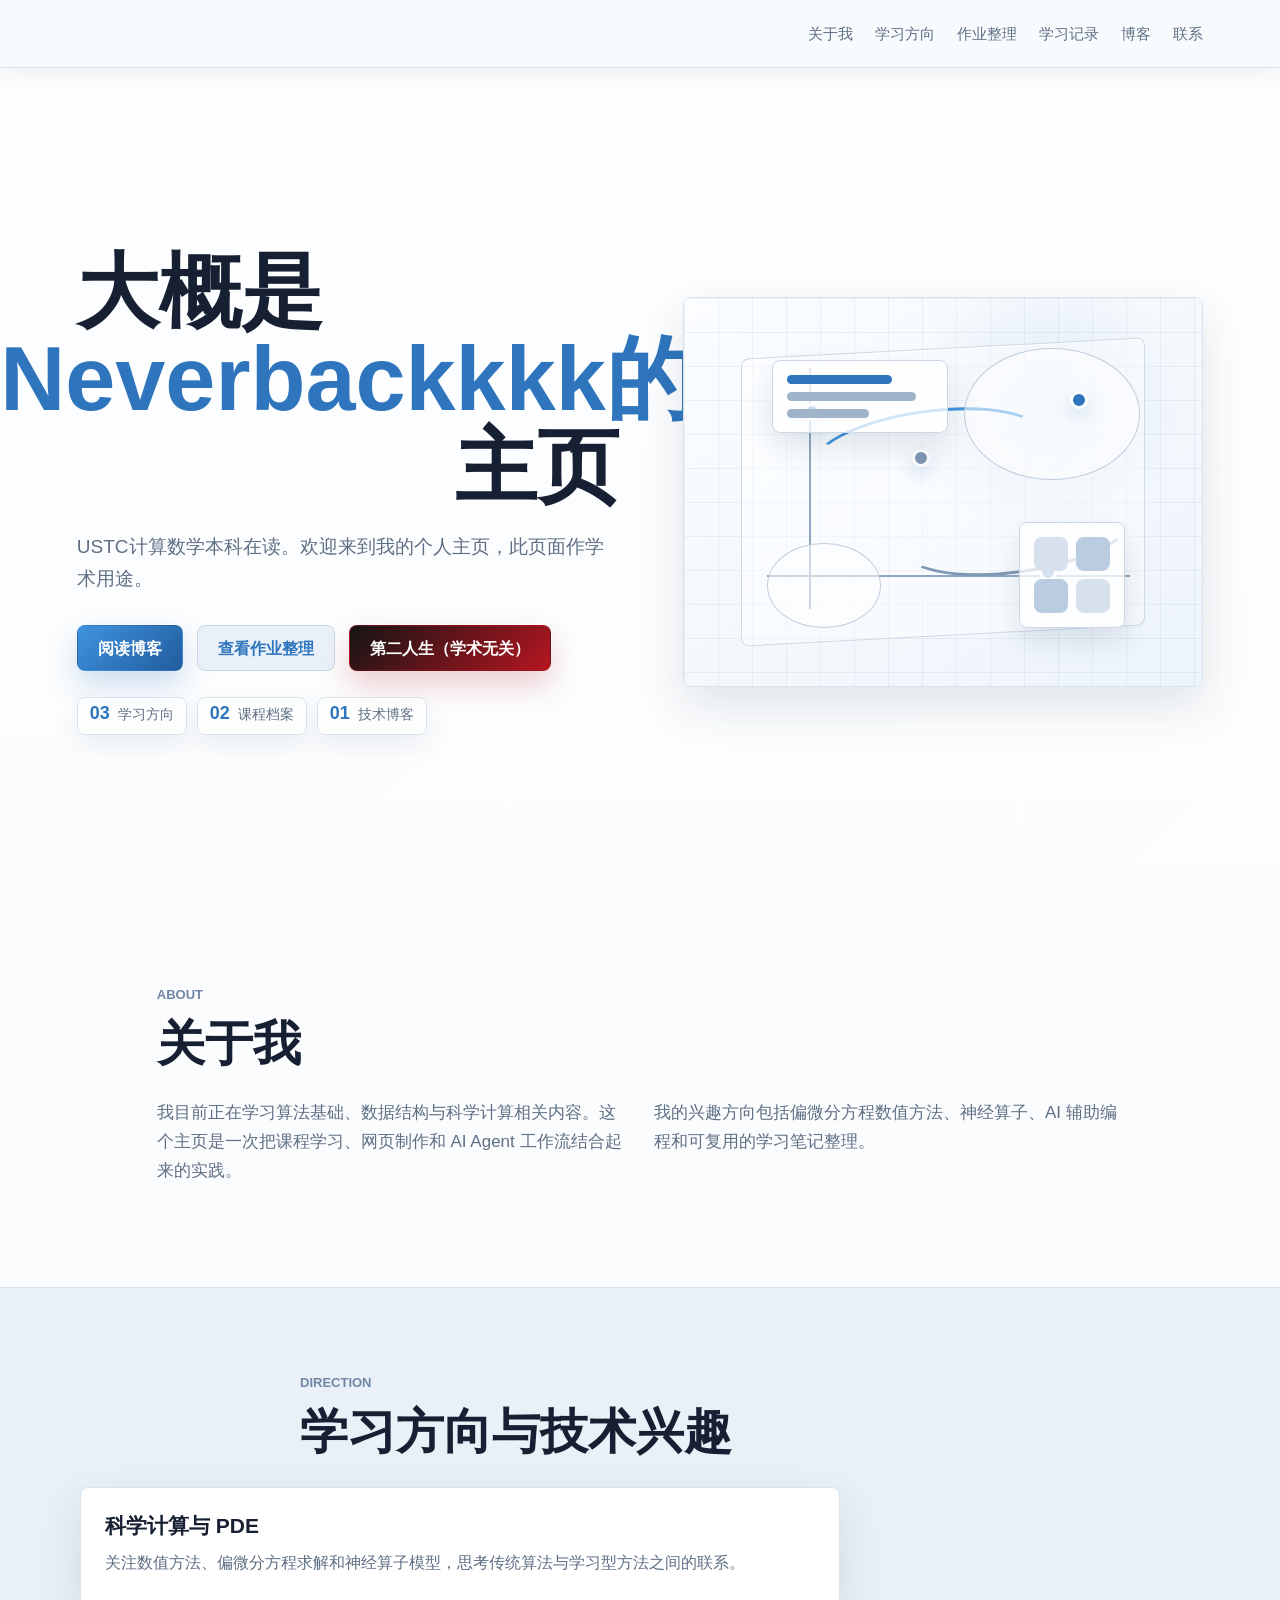
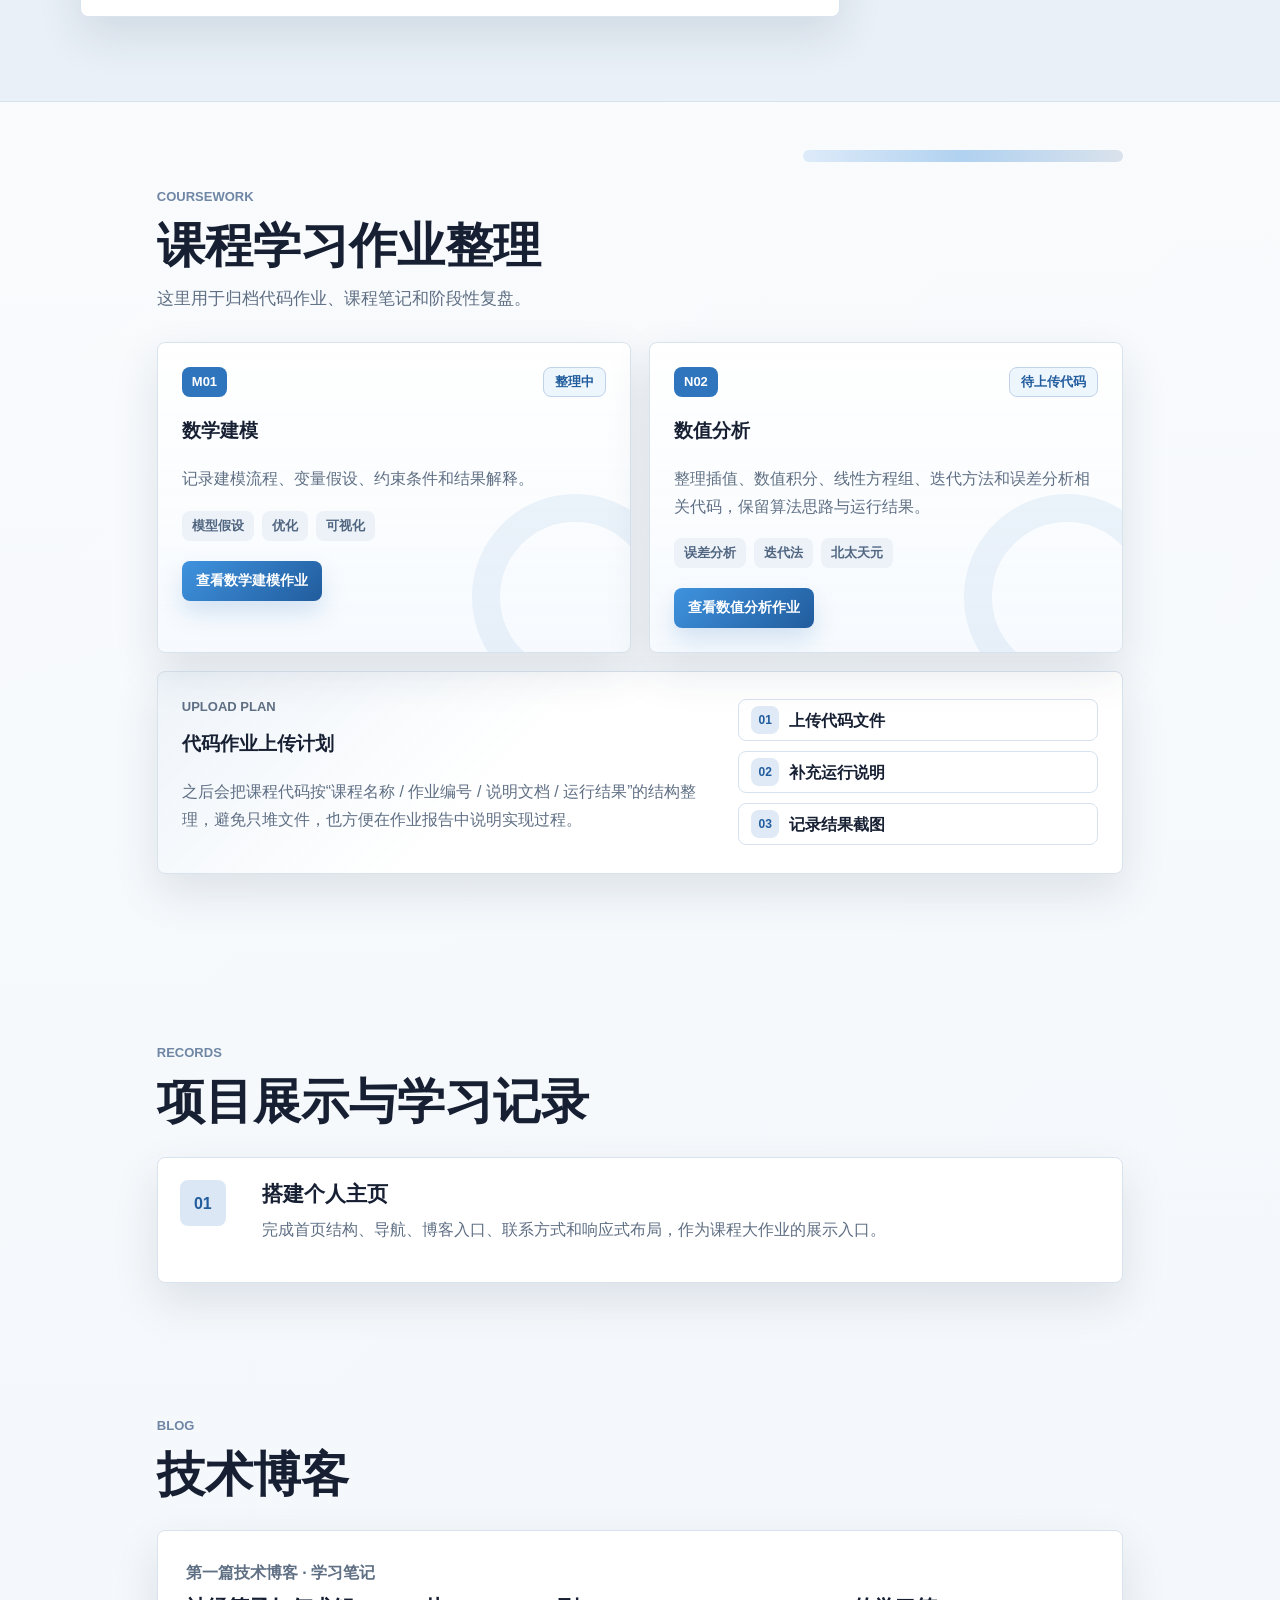
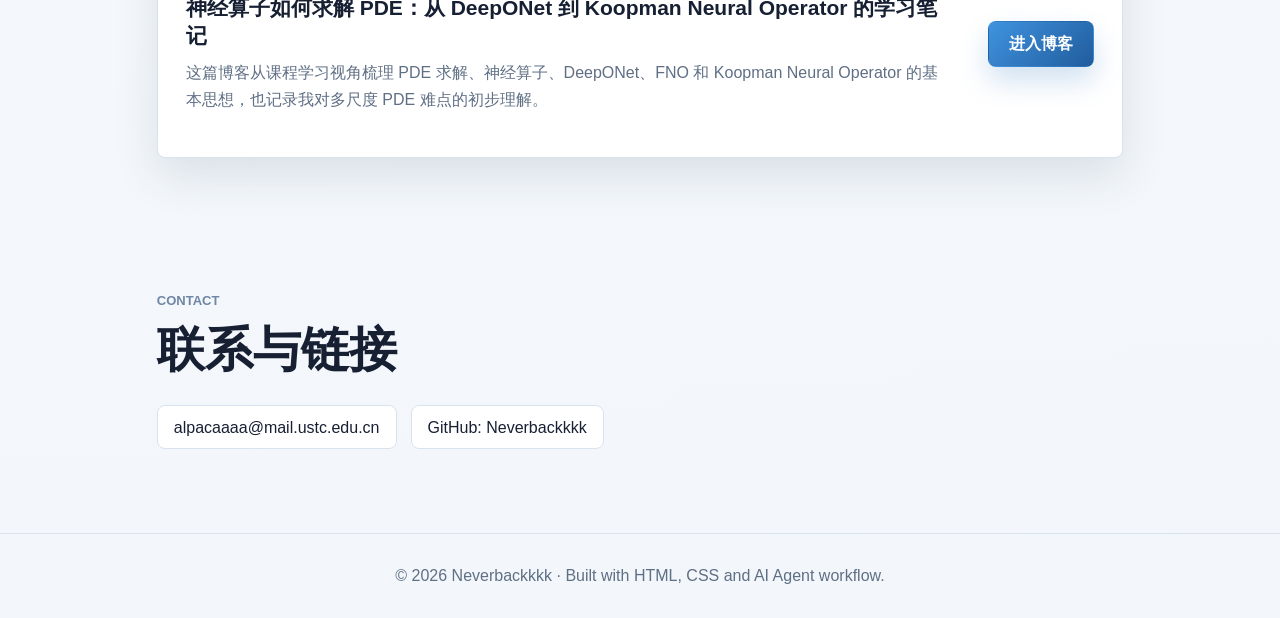
==== commit 7ff0f40f: "Keep homepage title name on one line" ====
--- a/index.html
+++ b/index.html
@@ -8,7 +8,7 @@
   <meta http-equiv="Cache-Control" content="no-cache, no-store, must-revalidate">
   <meta http-equiv="Pragma" content="no-cache">
   <meta http-equiv="Expires" content="0">
-  <link rel="stylesheet" href="style.css?v=20260512-title-layout-1">
+  <link rel="stylesheet" href="style.css?v=20260512-title-nowrap-1">
 </head>
 <body>
   <header class="site-header">
--- a/style.css
+++ b/style.css
@@ -166,6 +166,9 @@
   color: var(--primary);
   font-size: clamp(42px, 8vw, 90px);
   line-height: 0.95;
+  overflow-wrap: normal;
+  white-space: nowrap;
+  word-break: keep-all;
 }
 
 .hero-title .title-line-end {
@@ -970,7 +973,7 @@
 
   .hero-title .title-line-center {
     align-self: center;
-    font-size: clamp(30px, 9vw, 42px);
+    font-size: clamp(28px, 8.6vw, 42px);
   }
 
   .hero-copy,
